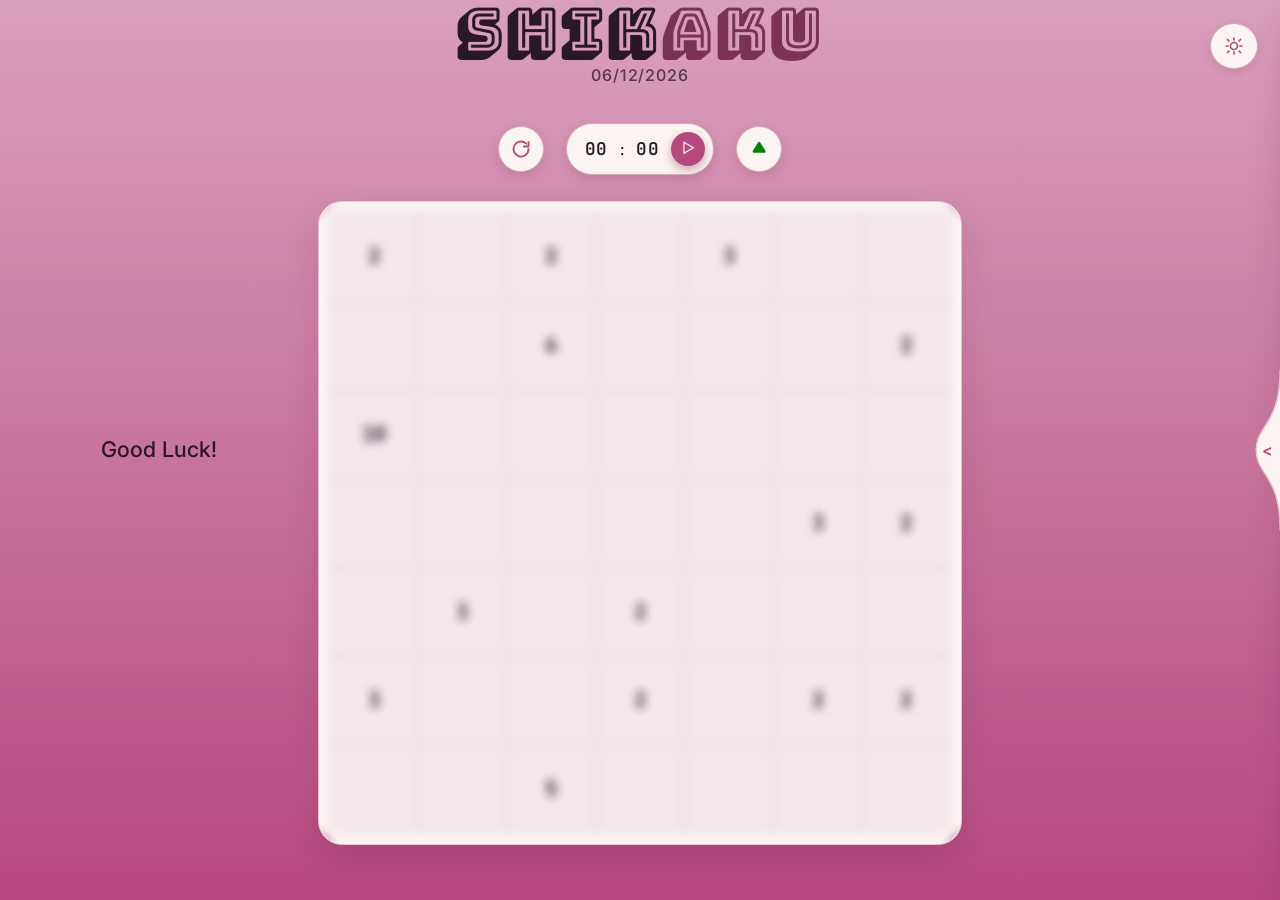
==== index.html @ 36e00fb8 "Polish layout, drawer tab, score, and date display; drop mockup file. Co-authored-by: Cursor <cursor" ====
<!DOCTYPE html>
<html>
    <head>
        <!-- <link rel="icon" href="Resources/Images/logo.png" type="image/png"> -->
        <script>
            document.documentElement.dataset.theme =
                localStorage.getItem('theme') === 'dark' ? 'dark' : 'light';
        </script>
        <link rel="preconnect" href="https://fonts.googleapis.com">
        <link rel="preconnect" href="https://fonts.gstatic.com" crossorigin>
        <link href="https://fonts.googleapis.com/css2?family=Space+Grotesk:wght@500;600;700&family=Inter:wght@400;500;600;700&family=JetBrains+Mono:wght@500;600;700&display=swap" rel="stylesheet">
        <link href="https://fonts.googleapis.com/css2?family=Bungee+Shade&display=swap" rel="stylesheet">
        <link rel="stylesheet" href="css/variables.css">
        <link rel="stylesheet" href="css/layout.css">
        <link rel="stylesheet" href="css/components.css">
        <link rel="stylesheet" href="css/gameStates.css">
        <link rel="stylesheet" href="css/drawer.css">
        <title>Shikaku</title>
    </head>

    <body>
        <button id="light-dark-button" type="button"><span>Dark Mode</span></button>
        <div id="main-container">
            <header class="top-bar">
                <h1 class="logo" id="shikaku">SHIK<span>AKU</span></h1>
                <h2 class="date" id="date"></h2>
            </header>
            <div id="game-wrapper">
                <main class="game-area">
                    <div id="control-bar">
                        <button id="reset-board-button" type="button" title="Reset puzzle">
                            <svg viewBox="0 0 24 24" fill="none" stroke="currentColor" stroke-width="2.2" stroke-linecap="round" stroke-linejoin="round">
                                <path d="M21 12a9 9 0 1 1-2.8-6.5"/>
                                <path d="M21 3.5V9h-5.5"/>
                            </svg>
                        </button>
                        <div id="timer">
                            <span id="minutes">00</span>:<span id="seconds">00</span>
                            <button id="pause-button"></button>
                        </div>
                        <div class="difficulty-pill">
                            <button id="difficulty-button" type="button">
                                <span class="difficulty-shape"></span>
                            </button>
                            <ul id="difficulty-menu" hidden></ul>
                        </div>
                    </div>  
                    <div id="board-stage">
                        <div id="score">Good Luck!</div>
                        <div id="game-block">
                            <div id="game-grid">

                            </div>
                            <div id="game-inactive-overlay"></div>
                            <div id="game-won-overlay" hidden></div>
                        </div>
                    </div>
                </main>
            </div>
        </div>
        <aside id="settings-drawer" class="drawer">
            <div class="drawer-open-close-button" id="drawer-button">
                <svg class="drawer-bump" width="25" height="160" viewBox="0 0 25 160" fill="none" xmlns="http://www.w3.org/2000/svg" aria-hidden="true">
                    <!-- Tab fills only the curved bulb (no rectangular slab behind it) -->
                    <path class="drawer-bump-fill" d="M25 0C25 55 1 55 1 80C1 105 25 105 25 160V0Z"/>
                    <path class="drawer-bump-stroke" d="M25 0C25 55 1 55 1 80C1 105 25 105 25 160" fill="none"/>
                </svg>
                <span class="drawer-button">&lt;</span>
            </div>
            <div class="drawer-content-wrapper">
                <div class="drawer-content">
                    <div id="instructions">
                        <div id="instructions-loader">
                            <h3>Don't know how to play? click here</h3>
                            <button id="instructions-button" type="button">Instructions</button>
                        </div>
                        <div id="instructions-content" hidden>
                            <div id="slide-buttons">
                                <button id="slide-left" class="slide-button" type="button">&lt;</button>
                                <button id="slide-right" class="slide-button" type="button">&gt;</button>
                            </div>
                            <div id="instructions-slide"></div>
                            <div id="slide-indicators"></div>
                        </div>
                    </div>
                </div>
            </div>
        </aside>
        <div id="win-overlay" class="win-overlay" hidden>
            <img src="assets/win-animation.gif">
        </div>
        <div id="alert-box" class="alert-box" hidden>
            <div class="box-content">
                <h3 id="message"></h3>
                <div class="modal-buttons">
                    <button id="cancel-btn" type="button">Cancel</button>
                    <button id="ok-btn" type="button">OK</button>
                </div>
            </div>
        </div>
        <script type="module" src="js/main.js"></script>
    </body>
</html>
---- css/variables.css ----
@property --primary-color {
    syntax: '<color>';
    inherits: true;
    initial-value: rgb(182, 73, 126);
}

@property --secondary-color {
    syntax: '<color>';
    inherits: true;
    initial-value: rgb(217, 160, 188);
}

@property --board-background-color {
    syntax: '<color>';
    inherits: true;
    initial-value: rgb(255, 255, 240);
}

@property --shadow-color {
    syntax: '<color>';
    inherits: true;
    initial-value: rgb(0, 0, 0);
}

:root {

    /* colors and fonts */
    --primary-color: rgb(182, 73, 126);
    --secondary-color: rgb(217, 160, 188);
    --board-background-color: rgb(255, 255, 240);
    --shadow-color: rgb(0, 0, 0);
    --font-family: "Bungee Shade", monospace;
    --theme-transition: 1.2s ease-in-out;

    /* === shikaku-light-v3 design tokens (theme-agnostic) === */
    --primary-deep-color: rgb(90, 35, 57);       /* deeper accent: validated-rectangle borders */
    --on-primary-color: rgb(251, 241, 244);      /* text/icon color on top of a primary-filled surface */
    --surface-text-color: rgb(42, 24, 38);       /* text sitting on the (always-light) surface/pill/board — stays constant across themes, unlike --text-color which is for text on the backdrop gradient */
    --surface-border-color: rgb(227, 199, 208);  /* thin card/panel border */
    --surface-border-strong-color: rgb(215, 171, 187); /* pill/icon-button border */
    --cell-background-color: rgb(244, 232, 236); /* empty grid-cell fill */
    --grid-line-color: rgb(233, 214, 222);       /* hairline between empty cells */
    --muted-text-color: rgb(122, 85, 104);       /* secondary/soft text (icons, captions) */
    --primary-rgb: 122, 51, 80;                  /* raw triplet for rgba() tinting; matches --primary-color */
    --shadow-tight: 0 4px 10px rgba(96, 25, 58, 0.14); /* small shadow for pill/icon buttons */

    /* layout
       --grid-size is unitless (set from JS). Larger grids slightly compress
       chrome so the board square gains a little room without redesign. */
    --grid-size: 7;
    --chrome-compress: clamp(0.88, calc(1.12 - (var(--grid-size) * 0.018)), 1);
    --header-font-size: calc(clamp(1.75rem, 4vw + 0.5rem, 3.75rem) * var(--chrome-compress));
    --page-gap: clamp(1rem, 2.5vh, 1.5rem);
    --section-gap: calc(clamp(1rem, 3vh, 2.5rem) * var(--chrome-compress));
    --board-outer-gap: calc(clamp(1.5rem, 4vh, 2.5rem) * var(--chrome-compress));
    --control-bar-height: 2.5rem;
    --layout-chrome: calc(
        var(--page-gap) * 1.25 +
        var(--section-gap) * 1.5 +
        var(--header-font-size) * 1 +
        1.1rem +
        var(--control-bar-height) +
        var(--board-outer-gap) * 2
    );

    /* board
       Outer radius + frame gap both track cell density. Grid radius is
       outer − gap so the board and grid curves stay concentric (parallel). */
    --board-box-shadow: 0px 0px 10px 0px var(--shadow-color);
    --board-width: min(100vw, calc(100dvh - var(--layout-chrome)));
    --board-max-height: calc(100dvh - var(--layout-chrome));
    --board-border-width: 1.5px;
    /* rough cell before frame (avoids circular deps with padding) */
    --cell-size-raw: calc(var(--board-width) / var(--grid-size));
    --board-inner-padding: clamp(4px, calc(var(--cell-size-raw) * 0.16), 10px);
    --board-border-radius: clamp(10px, calc(var(--cell-size-raw) * 0.52), 24px);
    /* Concentric frame: inner curve tracks outer by the same inset as the padding */
    --grid-corner-radius: max(0px, calc(var(--board-border-radius) - var(--board-inner-padding)));
    /* drawer/modals keep a stable curve (not density-linked) */
    --surface-radius: 22px;

    /* drawer */
    --drawer-width: min(80vw, 18rem);

    /* grid — shrinks into the board padding; cell size accounts for the frame */
    --cell-size: calc(
        (var(--board-width) - 2 * var(--board-inner-padding) - 2 * var(--board-border-width))
        / var(--grid-size)
    );
    --cell-font-size: clamp(0.5rem, calc(var(--cell-size) * 0.42), 1.3rem);
    --rect-edge-inset: clamp(1px, calc(var(--cell-size) * 0.1), 4px);
    --rect-border-width: clamp(1px, calc(var(--cell-size) * 0.055), 2px);
}

html {
    transition:
        --primary-color var(--theme-transition),
        --secondary-color var(--theme-transition),
        --board-background-color var(--theme-transition),
        --shadow-color var(--theme-transition);
}

html[data-theme="light"] {
    /* accent stays constant across themes; only the ambient backdrop shifts */
    --primary-color: rgb(182, 73, 126);
    --secondary-color: rgb(217, 160, 188);
    --board-background-color: rgb(251, 244, 242);
    --shadow-color: rgba(96, 25, 58, 0.16);
    --board-box-shadow: 0 14px 30px var(--shadow-color);
    --text-color: rgb(42, 24, 38);

    --title-accent-color: rgb(122, 51, 80);
}

html[data-theme="dark"] {
    --text-color: rgb(245, 235, 240);
    --primary-color: rgb(130, 48, 92);
    --secondary-color: rgb(54, 18, 36);
    --board-background-color: rgb(248, 243, 240);
    --shadow-color: rgba(0, 0, 0, 0.45);
    --board-box-shadow: 0 14px 30px var(--shadow-color);
    --title-accent-color: rgb(224, 148, 179);
}
---- css/layout.css ----
/* ===== base reset (shikaku-light-v3 mockup) ===== */
* {
    box-sizing: border-box;
    -webkit-user-select: none;
    user-select: none;
}

button,
select {
    font-family: inherit;
}

body {
    margin: 0;
    height: 100dvh;
    /* dark-mode/light-mode aware radial backdrop, replaces the old 2-stop linear gradient */
    background: linear-gradient(to bottom,
        var(--secondary-color),
        var(--primary-color));
    font-family: 'Inter', sans-serif;
    display: flex;
    flex-direction: column;
    align-items: center;
    overflow: hidden;
}

#main-container {
    width: 100%;
    height: 100%;
    display: flex;
    flex-direction: column;
    align-items: center;
    min-height: 0;
}

.top-bar {
    flex: 0 0 auto;
    width: 100%;
    display: flex;
    flex-direction: column;
    justify-content: center;
    align-items: center;
    padding: 0.2rem var(--page-gap) 0;
    box-sizing: border-box;
    gap: 0;
}

/* ===== theme toggle: circular icon button that expands left on hover =====
   Label text ("Dark Mode"/"Light Mode") is set by ui.js to the theme
   that would apply if pressed. Icons are sun (::before) + moon (::after). */
#light-dark-button {
    position: absolute;
    top: var(--page-gap);
    right: var(--page-gap);
    z-index: 1;
    height: 46px;
    width: 46px;
    padding: 0 46px 0 0;
    border-radius: 50%;
    border: 1.5px solid var(--surface-border-strong-color);
    background: var(--board-background-color);
    box-shadow: var(--shadow-tight);
    cursor: pointer;
    overflow: hidden;
    white-space: nowrap;
    font-family: 'Inter', sans-serif;
    font-size: 0.875rem;
    font-weight: 600;
    letter-spacing: 0.01em;
    color: transparent;
    line-height: 1;
    display: flex;
    align-items: center;
    justify-content: flex-start;
    box-sizing: border-box;
    transition:
        width 0.3s ease,
        border-radius 0.3s ease,
        padding 0.3s ease,
        color 0.25s ease;
}

#light-dark-button:hover,
#light-dark-button:focus-visible {
    width: 8.5rem;
    border-radius: 999px;
    padding-left: 1rem;
    color: var(--surface-text-color);
    outline: none;
}

#light-dark-button::before,
#light-dark-button::after {
    content: "";
    position: absolute;
    top: 50%;
    right: 13px;
    width: 20px;
    height: 20px;
    margin-top: -10px;
    background-color: var(--primary-color);
    -webkit-mask-repeat: no-repeat;
    mask-repeat: no-repeat;
    -webkit-mask-size: contain;
    mask-size: contain;
    -webkit-mask-position: center;
    mask-position: center;
    transition:
        opacity 0.45s ease,
        transform 0.45s ease;
}

#light-dark-button::before {
    -webkit-mask-image: url("../assets/icons/sun.svg");
    mask-image: url("../assets/icons/sun.svg");
    opacity: 1;
    transform: rotate(0deg) scale(1);
}

#light-dark-button::after {
    -webkit-mask-image: url("../assets/icons/moon.svg");
    mask-image: url("../assets/icons/moon.svg");
    opacity: 0;
    transform: rotate(-90deg) scale(0.4);
}

html[data-theme="dark"] #light-dark-button::before {
    opacity: 0;
    transform: rotate(90deg) scale(0.4);
}

html[data-theme="dark"] #light-dark-button::after {
    opacity: 1;
    transform: rotate(0deg) scale(1);
}

/* ===== title (mockup .title) ===== */
#shikaku {
    font-family: 'Bungee Shade', monospace;
    color: var(--text-color);
    font-size: var(--header-font-size);
    font-weight: 700;
    letter-spacing: 0.08em;
    margin: 0;
    line-height: 1;
    text-align: center;
    transition: color var(--theme-transition);
}

#shikaku span {
    color: var(--title-accent-color);
}

#date {
    margin-top: 5px;
    padding: 0;
    font-family: 'Inter', sans-serif;
    font-size: 1rem;
    font-weight: 500;
    letter-spacing: 0.06em;
    line-height: 1.1;
    color: var(--text-color);
    opacity: 0.75;
    text-align: center;
}

#game-wrapper {
    flex: 1 1 auto;
    min-height: 0;
    width: 100%;
    display: flex;
    flex-direction: column;
    padding: 0.35rem var(--page-gap) var(--board-outer-gap);
    box-sizing: border-box;
}

.game-area {
    flex: 1 1 auto;
    min-height: 0;
    width: 100%;
    display: flex;
    flex-direction: column;
    align-items: center;
    justify-content: center;
    gap: var(--section-gap);
    outline: none;
}

/* Board stays centered; score sits in the free space to its left */
#board-stage {
    position: relative;
    display: flex;
    justify-content: center;
    align-items: center;
    width: 100%;
    flex: 0 1 auto;
    min-height: 0;
    min-width: 0;
}

#score {
    position: fixed;
    left: 0;
    /* Right edge of this box = left edge of the board (board is centered) */
    right: calc(50% + var(--board-width) / 2);
    top: 50%;
    transform: translateY(-50%);
    margin: 0;
    padding: 0 0.5rem;
    text-align: center;
    white-space: pre-line;
    font-family: 'Inter', sans-serif;
    font-size: clamp(1rem, 2.2vw, 1.35rem);
    font-weight: 500;
    line-height: 1.35;
    color: var(--text-color);
    max-height: 100dvh;
    overflow: hidden;
    box-sizing: border-box;
    z-index: 1;
    pointer-events: none;
}

@media (max-width: 720px) {
    :root {
        --layout-chrome: calc(
            var(--page-gap) * 1.25 +
            var(--section-gap) * 2.25 +
            var(--header-font-size) * 1 +
            1.1rem +
            var(--control-bar-height) +
            var(--board-outer-gap) * 2
        );
    }

    #score {
        position: static;
        transform: none;
        right: auto;
        left: auto;
        top: auto;
        text-align: center;
        max-width: var(--board-width);
        order: 1;
    }

    #board-stage {
        flex-direction: column;
        gap: 0.75rem;
    }
}

/* ===== control bar (mockup .controls row) ===== */
#control-bar {
    flex: 0 0 auto;
    min-height: var(--control-bar-height);
    min-width: var(--board-width);
    display: flex;
    align-items: center;
    justify-content: center;
    gap: 22px;
    flex-wrap: wrap;
    box-sizing: border-box;
}

/* ---- reset button: circular icon button (mockup .btn-icon) ---- */
#reset-board-button {
    width: 46px;
    height: 46px;
    padding: 0;
    border-radius: 50%;
    border: 1.5px solid var(--surface-border-strong-color);
    background: var(--board-background-color);
    box-shadow: var(--shadow-tight);
    color: var(--primary-color);
    cursor: pointer;
    display: flex;
    align-items: center;
    justify-content: center;
}

#reset-board-button svg {
    width: 20px;
    height: 20px;
}

/* ---- timer: pill chip (mockup .timer-chip) ---- */
#timer {
    display: flex;
    align-items: center;
    gap: 12px;
    padding: 8px 8px 8px 18px;
    border-radius: 999px;
    border: 1.5px solid var(--surface-border-strong-color);
    background: var(--board-background-color);
    box-shadow: var(--shadow-tight);
}

#minutes,
#seconds {
    font-family: 'JetBrains Mono', monospace;
    font-weight: 600;
    font-size: 1.1rem;
    letter-spacing: 0.03em;
    color: var(--surface-text-color);
}

#pause-button {
    width: 34px;
    height: 34px;
    padding: 0;
    border: none;
    border-radius: 50%;
    background: var(--primary-color);
    color: var(--on-primary-color);
    font-size: 0.9rem;
    line-height: 1;
    display: flex;
    align-items: center;
    justify-content: center;
    cursor: pointer;
    box-shadow: 0 4px 10px rgba(var(--primary-rgb), 0.4);
}

/* ---- difficulty pill: current level shown as a shape; menu lists
   the other levels as matching shape buttons (swap .dot styles later
   per data-difficulty when unique icons exist). */
.difficulty-pill {
    position: relative;
    width: 46px;
    height: 46px;
}

#difficulty-button {
    width: 100%;
    height: 100%;
    padding: 0;
    border-radius: 50%;
    border: 1.5px solid var(--surface-border-strong-color);
    background: var(--board-background-color);
    box-shadow: var(--shadow-tight);
    display: flex;
    align-items: center;
    justify-content: center;
    cursor: pointer;
}

.difficulty-shape[data-difficulty="easy"] {
    width: 15px;
    height: 15px;
    display: inline-block;
    background-color: green;
    
    /* Use the SVG as a stencil mask */
    -webkit-mask-image: url("data:image/svg+xml,%3Csvg width='12' height='10' viewBox='0 0 12 10' xmlns='http://www.w3.org/2000/svg'%3E%3Cpath d='M4.84261 0.966004L0.656931 7.59332C0.236382 8.25919 0.714864 9.12732 1.50242 9.12732H5.68809H9.87377C10.6613 9.12732 11.1398 8.25919 10.7193 7.59332L6.53358 0.966006C6.14116 0.344664 5.23503 0.344662 4.84261 0.966004Z' fill='black'/%3E%3C/svg%3E");
    mask-image: url("data:image/svg+xml,%3Csvg width='12' height='10' viewBox='0 0 12 10' xmlns='http://www.w3.org/2000/svg'%3E%3Cpath d='M4.84261 0.966004L0.656931 7.59332C0.236382 8.25919 0.714864 9.12732 1.50242 9.12732H5.68809H9.87377C10.6613 9.12732 11.1398 8.25919 10.7193 7.59332L6.53358 0.966006C6.14116 0.344664 5.23503 0.344662 4.84261 0.966004Z' fill='black'/%3E%3C/svg%3E");
    
    -webkit-mask-size: contain;
    mask-size: contain;
    -webkit-mask-repeat: no-repeat;
    mask-repeat: no-repeat;
}

.difficulty-shape[data-difficulty="medium"] {
    width: 11px;
    height: 11px;
    border-radius: 2px;
    background: #007fff;
    flex: 0 0 auto;
    pointer-events: none;
}

.difficulty-shape[data-difficulty="hard"] {
    width: 11px;
    height: 11px;
    border-radius: 2px;
    background: var(--primary-color);
    transform: rotate(45deg);
    flex: 0 0 auto;
    pointer-events: none;
}

#difficulty-menu {
    position: absolute;
    top: calc(100% + 8px);
    left: 50%;
    transform: translateX(-50%);
    margin: 0;
    padding: 6px;
    list-style: none;
    display: flex;
    flex-direction: column;
    gap: 6px;
    border-radius: 999px;
    border: 1.5px solid var(--surface-border-strong-color);
    background: var(--board-background-color);
    box-shadow: var(--shadow-tight);
    z-index: 5;
}

#difficulty-menu[hidden] {
    display: none;
}

.difficulty-option {
    width: 34px;
    height: 34px;
    padding: 0;
    border-radius: 50%;
    border: 1.5px solid var(--surface-border-color);
    display: flex;
    align-items: center;
    justify-content: center;
    cursor: pointer;
}

.difficulty-option:hover {
    border-color: var(--primary-color);
}

#game-inactive-overlay {
    position: absolute;
    inset: 0;
    border-radius: inherit;
    backdrop-filter: blur(5px);
    -webkit-backdrop-filter: blur(5px);
    z-index: 1;
    cursor: pointer;
}

#game-inactive-overlay[hidden] {
    display: none;
}

#game-won-overlay {
    position: absolute;
    inset: 0;
    border-radius: inherit;
    z-index: 2;
    cursor: pointer;
}

#game-won-overlay[hidden] {
    display: none;
}
---- css/components.css ----
/* ===== board card (mockup .board-card) ===== */
#game-block {
    position: relative;
    flex: 0 1 auto;
    min-height: 0;
    min-width: 0;
    width: var(--board-width);
    max-height: var(--board-max-height);
    aspect-ratio: 1 / 1;
    background-color: var(--board-background-color);
    border: var(--board-border-width) solid var(--surface-border-color);
    border-radius: var(--board-border-radius);
    box-shadow: var(--board-box-shadow);
    padding: var(--board-inner-padding);
    display: flex;
    align-items: center;
    justify-content: center;
    box-sizing: border-box;
    overflow: hidden;
}

/* ===== board grid — fills content box only (inside padding), not the card edge ===== */
#game-grid {
    display: grid;
    flex: 0 0 auto;
    width: 100%;
    height: 100%;
    max-width: 100%;
    max-height: 100%;
    min-height: 0;
    min-width: 0;
    box-sizing: border-box;
    grid-template-columns: repeat(var(--grid-size), 1fr);
    grid-template-rows: repeat(var(--grid-size), 1fr);
    background-color: var(--cell-background-color);
    border-radius: var(--grid-corner-radius);
    overflow: hidden;
}

/* ===== individual cell (mockup .cell) ===== */
.grid-cell {
    background-color: var(--cell-background-color);
    border: 1px solid var(--grid-line-color);
    display: flex;
    align-items: center;
    justify-content: center;
    font-family: 'JetBrains Mono', monospace;
    font-weight: 700;
    font-size: var(--cell-font-size);
    line-height: 1;
    color: var(--surface-text-color);
}

.grid-cell--corner-tl {
    border-top-left-radius: var(--grid-corner-radius);
}

.grid-cell--corner-tr {
    border-top-right-radius: var(--grid-corner-radius);
}

.grid-cell--corner-bl {
    border-bottom-left-radius: var(--grid-corner-radius);
}

.grid-cell--corner-br {
    border-bottom-right-radius: var(--grid-corner-radius);
}

.win-overlay {
    position: fixed;
    inset: 0;
    z-index: 900;
    display: flex;
    align-items: center;
    justify-content: center;
    background: rgba(var(--primary-rgb), 0.35);
    backdrop-filter: blur(3px);
    pointer-events: none;
    animation: win-overlay-fade 3s ease-in-out forwards;
}

.win-overlay img {
    max-height: 100vh;
    max-width: 100vw;
}

.win-overlay[hidden] {
    display: none;
}

@keyframes win-overlay-fade {
    0% {
        opacity: 0;
    }
    18% {
        opacity: 1;
    }
    82% {
        opacity: 1;
    }
    100% {
        opacity: 0;
    }
}

@keyframes win-gif-pop {
    0% {
        opacity: 0;
        transform: scale(0.92);
    }
    18% {
        opacity: 1;
        transform: scale(1);
    }
    82% {
        opacity: 1;
        transform: scale(1);
    }
    100% {
        opacity: 0;
        transform: scale(0.96);
    }
}

.alert-box {
    position: fixed;
    top: 50%;
    left: 50%;
    transform: translate(-50%, -50%);
    background-color: var(--board-background-color);
    border: 1.5px solid var(--surface-border-color);
    border-radius: var(--surface-radius);
    box-shadow: var(--board-box-shadow);
    padding: var(--page-gap);
    z-index: 1000;
}

.box-content {
    display: flex;
    flex-direction: column;
    align-items: center;
    gap: var(--page-gap);
    max-width: min(80vw, 22rem);
}

#message {
    margin: 0;
    text-align: center;
    color: var(--surface-text-color);
    font-family: 'Inter', sans-serif;
}

.modal-buttons {
    display: flex;
    gap: 12px;
}

.modal-buttons button {
    padding: 10px 22px;
    border-radius: 999px;
    font: 600 14px 'Inter', sans-serif;
    cursor: pointer;
    border: 1.5px solid var(--surface-border-strong-color);
}

#ok-btn {
    background: var(--primary-color);
    color: var(--on-primary-color);
    border-color: var(--primary-color);
}

#cancel-btn {
    background: var(--board-background-color);
    color: var(--surface-text-color);
}
---- css/gameStates.css ----
/* ============================================================
   GAME STATE STYLES (shikaku-light-v3 mockup)

   Rectangles are drawn as inset shapes: cells belonging to the
   same rectangle stay flush (no border/gap between them), while
   the rectangle's true outer edges get a margin + colored border
   + rounded corner. js/ui.js's paintCellStates() tags each covered
   cell with edge-top/edge-bottom/edge-left/edge-right so this file
   can target only the true outer sides of every rectangle.
   ============================================================ */

.clue {
    font-weight: 700;
    text-align: center;
    font-family: 'JetBrains Mono', monospace;
}

/* Placed rectangle, not yet confirmed correct: mockup's "invalid"
   treatment — outline only, no fill, no default grid hairline. */
.rectangle {
    border: none;
    background-color: var(--cell-background-color);
    color: var(--surface-text-color);
    transition: background-color 0.15s ease, border-color 0.15s ease;
}

.rectangle.edge-top {
    margin-top: var(--rect-edge-inset);
    border-top: var(--rect-border-width) solid var(--primary-color);
}

.rectangle.edge-bottom {
    margin-bottom: var(--rect-edge-inset);
    border-bottom: var(--rect-border-width) solid var(--primary-color);
}

.rectangle.edge-left {
    margin-left: var(--rect-edge-inset);
    border-left: var(--rect-border-width) solid var(--primary-color);
}

.rectangle.edge-right {
    margin-right: var(--rect-edge-inset);
    border-right: var(--rect-border-width) solid var(--primary-color);
}

.rectangle.edge-top.edge-left {
    border-top-left-radius: var(--grid-corner-radius);
}

.rectangle.edge-top.edge-right {
    border-top-right-radius: var(--grid-corner-radius);
}

.rectangle.edge-bottom.edge-left {
    border-bottom-left-radius: var(--grid-corner-radius);
}

.rectangle.edge-bottom.edge-right {
    border-bottom-right-radius: var(--grid-corner-radius);
}

@keyframes flash-invalid {
    0%,
    100% {
        background-color: rgba(var(--primary-rgb), 0.12);
        border-color: var(--primary-color);
    }
    50% {
        background-color: rgba(200, 50, 70, 0.45);
        border-color: rgb(200, 50, 70);
    }
}

.invalid {
    animation: flash-invalid 300ms ease;
}

/* Rectangle confirmed correct (locked): mockup's "valid" treatment —
   filled solid + solid border in the deeper accent shade. */
.validated {
    background-color: var(--primary-color);
    color: var(--on-primary-color);
}

.validated.edge-top {
    border-top-color: var(--primary-deep-color);
}

.validated.edge-bottom {
    border-bottom-color: var(--primary-deep-color);
}

.validated.edge-left {
    border-left-color: var(--primary-deep-color);
}

.validated.edge-right {
    border-right-color: var(--primary-deep-color);
}

/* Pending first-corner selection: dashed outline + faint tint. */
.selected {
    margin: var(--rect-edge-inset);
    border: var(--rect-border-width) dashed var(--primary-color);
    border-radius: var(--grid-corner-radius);
    background-color: rgba(var(--primary-rgb), 0.12);
}
---- css/drawer.css ----
.drawer {
    width: var(--drawer-width);
    height: 100%;
    background-color: var(--board-background-color);
    border-left: 1.5px solid var(--surface-border-color);
    position: fixed;
    top: 0;
    right: 0;
    z-index: 2;
    transform: translateX(100%);
    transition: transform 0.5s ease-in-out;
    padding: 20px;
    box-shadow: var(--board-box-shadow);
    border-top-left-radius: var(--surface-radius);
    border-bottom-left-radius: var(--surface-radius);
    color: var(--surface-text-color);
    /* keep overflow visible so the side bump isn't clipped */
    overflow: visible;
}

.drawer-content-wrapper {
    height: 100%;
    overflow-y: auto;
    scrollbar-width: none;
    -ms-overflow-style: none;
}

.drawer-content-wrapper::-webkit-scrollbar {
    display: none;
}

.drawer-content {
    height: 100%;
    display: flex;
    flex-direction: column;
    justify-content: space-evenly;
    align-items: center;
    box-sizing: border-box;
}

/* Tab host: transparent hit target — only the SVG bump paints */
.drawer-open-close-button {
    position: absolute;
    left: 0;
    top: 50%;
    z-index: 2;
    /* tuck right edge under the drawer so the tab color runs into the panel */
    transform: translate(-103%, -50%);
    width: 25px;
    height: min(30vh, 15rem);
    display: flex;
    align-items: center;
    justify-content: center;
    background: transparent;
    background-color: transparent;
    border: none;
    box-shadow: none;
    cursor: pointer;
    user-select: none;
    color: inherit;
}

.drawer-bump {
    position: absolute;
    inset: 0;
    width: 100%;
    height: 100%;
    overflow: visible;
    pointer-events: none;
}

.drawer-bump-fill {
    fill: var(--board-background-color);
    stroke: none;
}

.drawer-bump-stroke {
    fill: none;
    stroke: var(--surface-border-color);
    stroke-width: 1.5px;
    stroke-linecap: round;
    stroke-linejoin: round;
}

.drawer-button {
    position: relative;
    z-index: 1;
    font-size: 1rem;
    line-height: 1;
    color: var(--primary-color);
    font-weight: 600;
}

.drawer.is-open {
    transform: translateX(0);
}

#instructions {
    width: 100%;
    max-height: 50%;
    aspect-ratio: 1 / 1;
    position: relative;
    border: 1.5px solid var(--surface-border-color);
    border-radius: var(--surface-radius);
    box-sizing: border-box;
    overflow: hidden;
    background-color: var(--cell-background-color);
}

#instructions-loader {
    position: absolute;
    inset: 0;
    display: flex;
    flex-direction: column;
    align-items: center;
    justify-content: center;
    gap: 1.25rem;
    padding: 1rem;
    box-sizing: border-box;
}

/* display:flex above overrides the UA [hidden] { display:none } rule */
#instructions-loader[hidden] {
    display: none;
}

#instructions-loader h3 {
    margin: 0;
    text-align: center;
    color: var(--surface-text-color);
    font-family: 'Inter', sans-serif;
}

#instructions-loader button {
    padding: 10px 22px;
    border-radius: 999px;
    border: 1.5px solid var(--surface-border-strong-color);
    background: var(--board-background-color);
    color: var(--primary-color);
    font: 600 14px 'Inter', sans-serif;
    cursor: pointer;
    box-shadow: var(--shadow-tight);
}

#instructions-content {
    --slide-inset: 0.75rem;
    position: absolute;
    inset: 0;
    display: flex;
    flex-direction: column;
    align-items: center;
    justify-content: center;
    padding: var(--slide-inset);
    box-sizing: border-box;
    overflow: hidden;
}

#instructions-content[hidden] {
    display: none;
}

#instructions-slide {
    flex: 1;
    width: 100%;
    min-height: 0;
    display: flex;
    align-items: center;
    justify-content: center;
    overflow: hidden;
}

.instructions-image {
    max-width: 100%;
    max-height: 100%;
    width: auto;
    height: auto;
    object-fit: contain;
    display: block;
    -webkit-user-drag: none;
    user-select: none;
    pointer-events: none;
}

#slide-buttons {
    position: absolute;
    inset: var(--slide-inset);
    pointer-events: none;
    z-index: 2;
}

.slide-button {
    position: absolute;
    top: 50%;
    transform: translateY(-50%);
    background: transparent;
    border: none;
    padding: 0;
    font-size: 1.5rem;
    line-height: 1;
    color: var(--board-border-color, var(--primary-color));
    cursor: pointer;
    opacity: 0;
    pointer-events: none;
    transition: opacity 0.25s ease, transform 0.25s ease;
}

#slide-left {
    left: 0;
}

#slide-right {
    right: 0;
}

#instructions-content:hover .slide-button:not([hidden]) {
    opacity: 0.3;
    pointer-events: auto;
}

#instructions-content:hover .slide-button:not([hidden]):hover {
    opacity: 1;
    transform: translateY(-50%) scale(1.15);
}

#slide-indicators {
    display: flex;
    justify-content: center;
    align-items: center;
    gap: 0.4rem;
    flex-shrink: 0;
    margin-top: 0.5rem;
    z-index: 2;
}

.slide-dot {
    width: 0.45rem;
    height: 0.45rem;
    border-radius: 50%;
    background-color: var(--board-border-color, var(--primary-color));
    opacity: 0.3;
    transition: opacity 0.2s ease;
}

.slide-dot.is-active {
    opacity: 1;
}
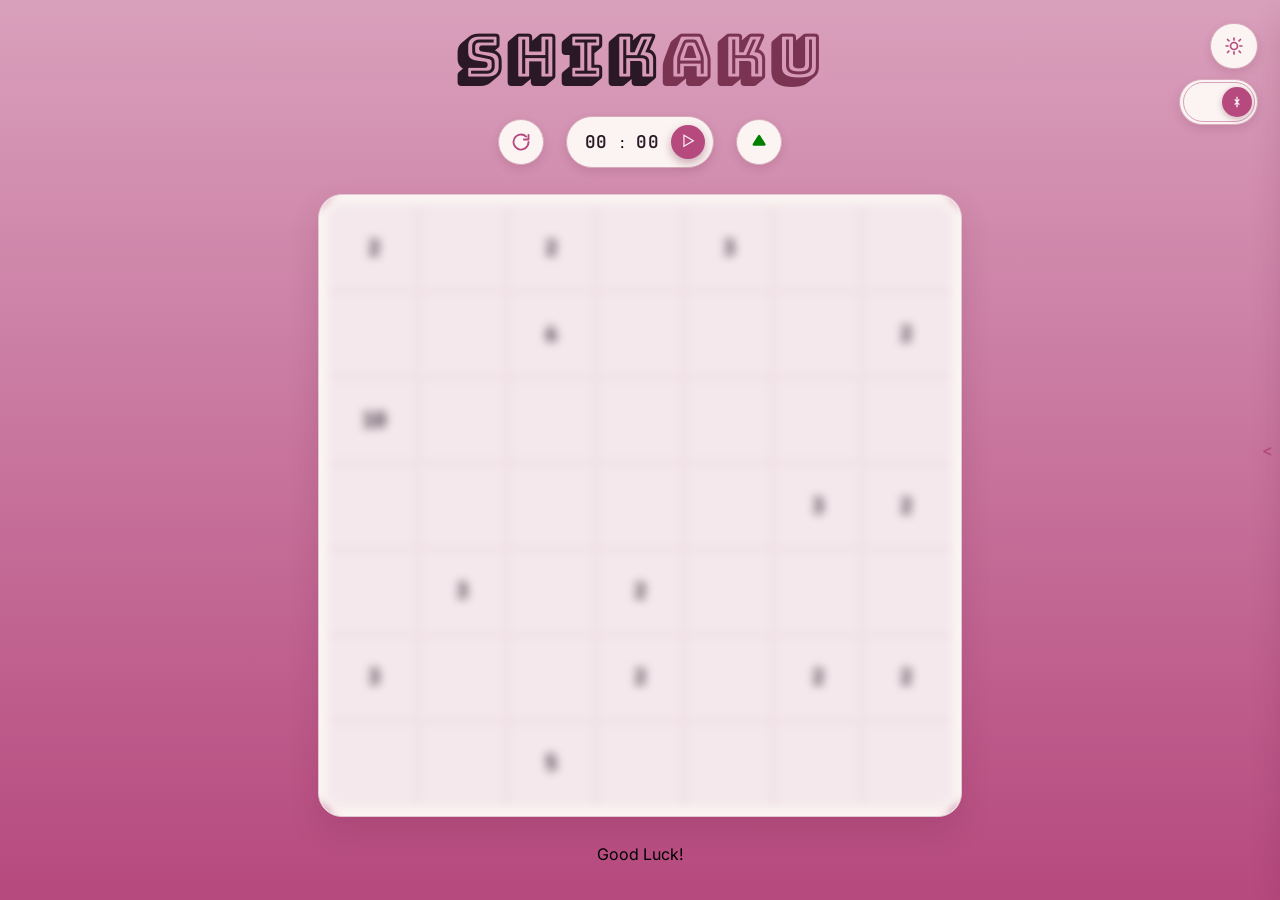
==== commit d7736951: "Add selection mode switch UI under the theme control. Stage 2 static slider (track, thumb, mode icon" ====
--- a/index.html
+++ b/index.html
@@ -19,11 +19,18 @@
     </head>
 
     <body>
-        <button id="light-dark-button" type="button"><span>Dark Mode</span></button>
+        <div id="button-container">
+            <button id="light-dark-button" class="button" type="button"><span>Dark Mode</span></button>
+            <div id="selection-mode-switch" class="button" data-mode="drag">
+                <span class="selection-mode-label"></span>
+                <div class="selection-mode-track">
+                    <div class="selection-mode-thumb"></div>
+                </div>
+            </div>
+        </div>
         <div id="main-container">
             <header class="top-bar">
                 <h1 class="logo" id="shikaku">SHIK<span>AKU</span></h1>
-                <h2 class="date" id="date"></h2>
             </header>
             <div id="game-wrapper">
                 <main class="game-area">
@@ -45,26 +52,22 @@
                             <ul id="difficulty-menu" hidden></ul>
                         </div>
                     </div>  
-                    <div id="board-stage">
-                        <div id="score">Good Luck!</div>
-                        <div id="game-block">
-                            <div id="game-grid">
+                    <div id="game-block">
+                        <div id="game-grid">
 
-                            </div>
-                            <div id="game-inactive-overlay"></div>
-                            <div id="game-won-overlay" hidden></div>
                         </div>
+                        <div id="game-inactive-overlay"></div>
+                        <div id="game-won-overlay" hidden></div>
                     </div>
+                    <div id="score">Good Luck!</div>
                 </main>
             </div>
         </div>
         <aside id="settings-drawer" class="drawer">
             <div class="drawer-open-close-button" id="drawer-button">
-                <svg class="drawer-bump" width="25" height="160" viewBox="0 0 25 160" fill="none" xmlns="http://www.w3.org/2000/svg" aria-hidden="true">
-                    <!-- Tab fills only the curved bulb (no rectangular slab behind it) -->
-                    <path class="drawer-bump-fill" d="M25 0C25 55 1 55 1 80C1 105 25 105 25 160V0Z"/>
-                    <path class="drawer-bump-stroke" d="M25 0C25 55 1 55 1 80C1 105 25 105 25 160" fill="none"/>
-                </svg>
+                <svg class="drawer-bump" width="25" height="160" viewBox="0 0 25 160" fill="none" xmlns="http://www.w3.org/2000/svg">
+                    <path d="M24.0003 160C24.0003 105 0.5 105 0.5 80C0.5 55 24.0004 55 24.0003 6.96424e-06"/>
+                    </svg>
                 <span class="drawer-button">&lt;</span>
             </div>
             <div class="drawer-content-wrapper">
--- a/css/layout.css
+++ b/css/layout.css
@@ -37,26 +37,27 @@
     flex: 0 0 auto;
     width: 100%;
     display: flex;
-    flex-direction: column;
-    justify-content: center;
-    align-items: center;
-    padding: 0.2rem var(--page-gap) 0;
+    justify-content: center;
+    align-items: center;
+    padding: var(--page-gap);
+    padding-bottom: 0;
     box-sizing: border-box;
-    gap: 0;
-}
-
-/* ===== theme toggle: circular icon button that expands left on hover =====
-   Label text ("Dark Mode"/"Light Mode") is set by ui.js to the theme
-   that would apply if pressed. Icons are sun (::before) + moon (::after). */
-#light-dark-button {
+}
+
+#button-container {
     position: absolute;
     top: var(--page-gap);
     right: var(--page-gap);
     z-index: 1;
+    display: flex;
+    flex-direction: column;
+    align-items: flex-end;
+    gap: 10px;
+}
+
+.button {
     height: 46px;
-    width: 46px;
-    padding: 0 46px 0 0;
-    border-radius: 50%;
+    border-radius: 999px;
     border: 1.5px solid var(--surface-border-strong-color);
     background: var(--board-background-color);
     box-shadow: var(--shadow-tight);
@@ -78,6 +79,16 @@
         border-radius 0.3s ease,
         padding 0.3s ease,
         color 0.25s ease;
+    margin: 0;
+    position: relative;
+}
+
+/* ===== theme toggle: circular icon button that expands left on hover =====
+   Label text ("Dark Mode"/"Light Mode") is set by ui.js to the theme
+   that would apply if pressed. Icons are sun (::before) + moon (::after). */
+#light-dark-button {
+    width: 46px;
+    padding: 0 46px 0 0;
 }
 
 #light-dark-button:hover,
@@ -134,6 +145,130 @@
     transform: rotate(0deg) scale(1);
 }
 
+/* ===== selection mode switch: pill track + sliding primary thumb =====
+   data-mode: corners (left) | both (middle) | drag (right).
+   Collapsed = track only; hover expands left and reveals current mode label. */
+#selection-mode-switch {
+    --selection-inset: 2px;
+    --selection-track-width: 72px;
+    /* border-box: track + equal insets + outer 1.5px border on each side */
+    width: calc(var(--selection-track-width) + 2 * var(--selection-inset) + 3px);
+    /* Horizontal inset only — vertical pad would clip glyph descenders */
+    padding: 0 var(--selection-inset);
+    display: flex;
+    align-items: center;
+    justify-content: flex-end;
+    gap: 0.5rem;
+    cursor: pointer;
+    overflow: hidden;
+}
+
+#selection-mode-switch:hover,
+#selection-mode-switch:focus-visible {
+    width: 8.5rem;
+    padding-left: 1rem;
+    color: var(--surface-text-color);
+    outline: none;
+}
+
+.selection-mode-label {
+    flex: 1 1 auto;
+    min-width: 0;
+    text-align: left;
+    overflow: hidden;
+    line-height: 1.25;
+    display: flex;
+    align-items: center;
+    align-self: stretch;
+}
+
+.selection-mode-label::before {
+    content: "Drag";
+}
+
+#selection-mode-switch[data-mode="corners"] .selection-mode-label::before {
+    content: "Corners";
+}
+
+#selection-mode-switch[data-mode="both"] .selection-mode-label::before {
+    content: "Both";
+}
+
+#selection-mode-switch[data-mode="drag"] .selection-mode-label::before {
+    content: "Drag";
+}
+
+.selection-mode-track {
+    position: relative;
+    flex: 0 0 var(--selection-track-width);
+    width: var(--selection-track-width);
+    height: calc(100% - 2 * var(--selection-inset));
+    border-radius: 999px;
+    border: 1.5px solid var(--secondary-color);
+    box-sizing: border-box;
+    align-self: center;
+}
+
+.selection-mode-thumb {
+    position: absolute;
+    top: 50%;
+    left: 2px;
+    width: 30px;
+    height: 30px;
+    margin-top: -15px;
+    border-radius: 50%;
+    background: var(--primary-color);
+    box-shadow: 0 2px 6px rgba(var(--primary-rgb), 0.35);
+    transition: left 0.3s ease;
+}
+
+/* logo inside the thumb (mask swaps per data-mode) */
+.selection-mode-thumb::before {
+    content: "";
+    position: absolute;
+    inset: 0;
+    margin: auto;
+    width: 16px;
+    height: 16px;
+    background-color: var(--on-primary-color);
+    -webkit-mask-repeat: no-repeat;
+    mask-repeat: no-repeat;
+    -webkit-mask-size: contain;
+    mask-size: contain;
+    -webkit-mask-position: center;
+    mask-position: center;
+    -webkit-mask-image: url("../assets/icons/drag.svg");
+    mask-image: url("../assets/icons/drag.svg");
+    transition: opacity 0.2s ease;
+}
+
+#selection-mode-switch[data-mode="corners"] .selection-mode-thumb {
+    left: 2px;
+}
+
+#selection-mode-switch[data-mode="corners"] .selection-mode-thumb::before {
+    -webkit-mask-image: url("../assets/icons/corners.svg");
+    mask-image: url("../assets/icons/corners.svg");
+}
+
+#selection-mode-switch[data-mode="both"] .selection-mode-thumb {
+    left: calc(50% - 15px);
+}
+
+#selection-mode-switch[data-mode="both"] .selection-mode-thumb::before {
+    -webkit-mask-image: url("../assets/icons/both.svg");
+    mask-image: url("../assets/icons/both.svg");
+}
+
+#selection-mode-switch[data-mode="drag"] .selection-mode-thumb {
+    left: calc(100% - 32px);
+}
+
+#selection-mode-switch[data-mode="drag"] .selection-mode-thumb::before {
+    -webkit-mask-image: url("../assets/icons/drag.svg");
+    mask-image: url("../assets/icons/drag.svg");
+}
+
 /* ===== title (mockup .title) ===== */
 #shikaku {
     font-family: 'Bungee Shade', monospace;
@@ -142,26 +277,13 @@
     font-weight: 700;
     letter-spacing: 0.08em;
     margin: 0;
-    line-height: 1;
+    line-height: 1.2;
     text-align: center;
     transition: color var(--theme-transition);
 }
 
 #shikaku span {
     color: var(--title-accent-color);
-}
-
-#date {
-    margin-top: 5px;
-    padding: 0;
-    font-family: 'Inter', sans-serif;
-    font-size: 1rem;
-    font-weight: 500;
-    letter-spacing: 0.06em;
-    line-height: 1.1;
-    color: var(--text-color);
-    opacity: 0.75;
-    text-align: center;
 }
 
 #game-wrapper {
@@ -170,7 +292,7 @@
     width: 100%;
     display: flex;
     flex-direction: column;
-    padding: 0.35rem var(--page-gap) var(--board-outer-gap);
+    padding: var(--page-gap) var(--page-gap) var(--board-outer-gap);
     box-sizing: border-box;
 }
 
@@ -184,70 +306,6 @@
     justify-content: center;
     gap: var(--section-gap);
     outline: none;
-}
-
-/* Board stays centered; score sits in the free space to its left */
-#board-stage {
-    position: relative;
-    display: flex;
-    justify-content: center;
-    align-items: center;
-    width: 100%;
-    flex: 0 1 auto;
-    min-height: 0;
-    min-width: 0;
-}
-
-#score {
-    position: fixed;
-    left: 0;
-    /* Right edge of this box = left edge of the board (board is centered) */
-    right: calc(50% + var(--board-width) / 2);
-    top: 50%;
-    transform: translateY(-50%);
-    margin: 0;
-    padding: 0 0.5rem;
-    text-align: center;
-    white-space: pre-line;
-    font-family: 'Inter', sans-serif;
-    font-size: clamp(1rem, 2.2vw, 1.35rem);
-    font-weight: 500;
-    line-height: 1.35;
-    color: var(--text-color);
-    max-height: 100dvh;
-    overflow: hidden;
-    box-sizing: border-box;
-    z-index: 1;
-    pointer-events: none;
-}
-
-@media (max-width: 720px) {
-    :root {
-        --layout-chrome: calc(
-            var(--page-gap) * 1.25 +
-            var(--section-gap) * 2.25 +
-            var(--header-font-size) * 1 +
-            1.1rem +
-            var(--control-bar-height) +
-            var(--board-outer-gap) * 2
-        );
-    }
-
-    #score {
-        position: static;
-        transform: none;
-        right: auto;
-        left: auto;
-        top: auto;
-        text-align: center;
-        max-width: var(--board-width);
-        order: 1;
-    }
-
-    #board-stage {
-        flex-direction: column;
-        gap: 0.75rem;
-    }
 }
 
 /* ===== control bar (mockup .controls row) ===== */
--- a/css/components.css
+++ b/css/components.css
@@ -128,7 +128,7 @@
     top: 50%;
     left: 50%;
     transform: translate(-50%, -50%);
-    background-color: var(--board-background-color);
+    background: radial-gradient(circle, var(--secondary-color) 15%, var(--primary-color) 100%);
     border: 1.5px solid var(--surface-border-color);
     border-radius: var(--surface-radius);
     box-shadow: var(--board-box-shadow);
@@ -147,7 +147,7 @@
 #message {
     margin: 0;
     text-align: center;
-    color: var(--surface-text-color);
+    color: var(--on-primary-color);
     font-family: 'Inter', sans-serif;
 }
 
@@ -167,7 +167,7 @@
 #ok-btn {
     background: var(--primary-color);
     color: var(--on-primary-color);
-    border-color: var(--primary-color);
+    border-color: var(--surface-border-strong-color);
 }
 
 #cancel-btn {
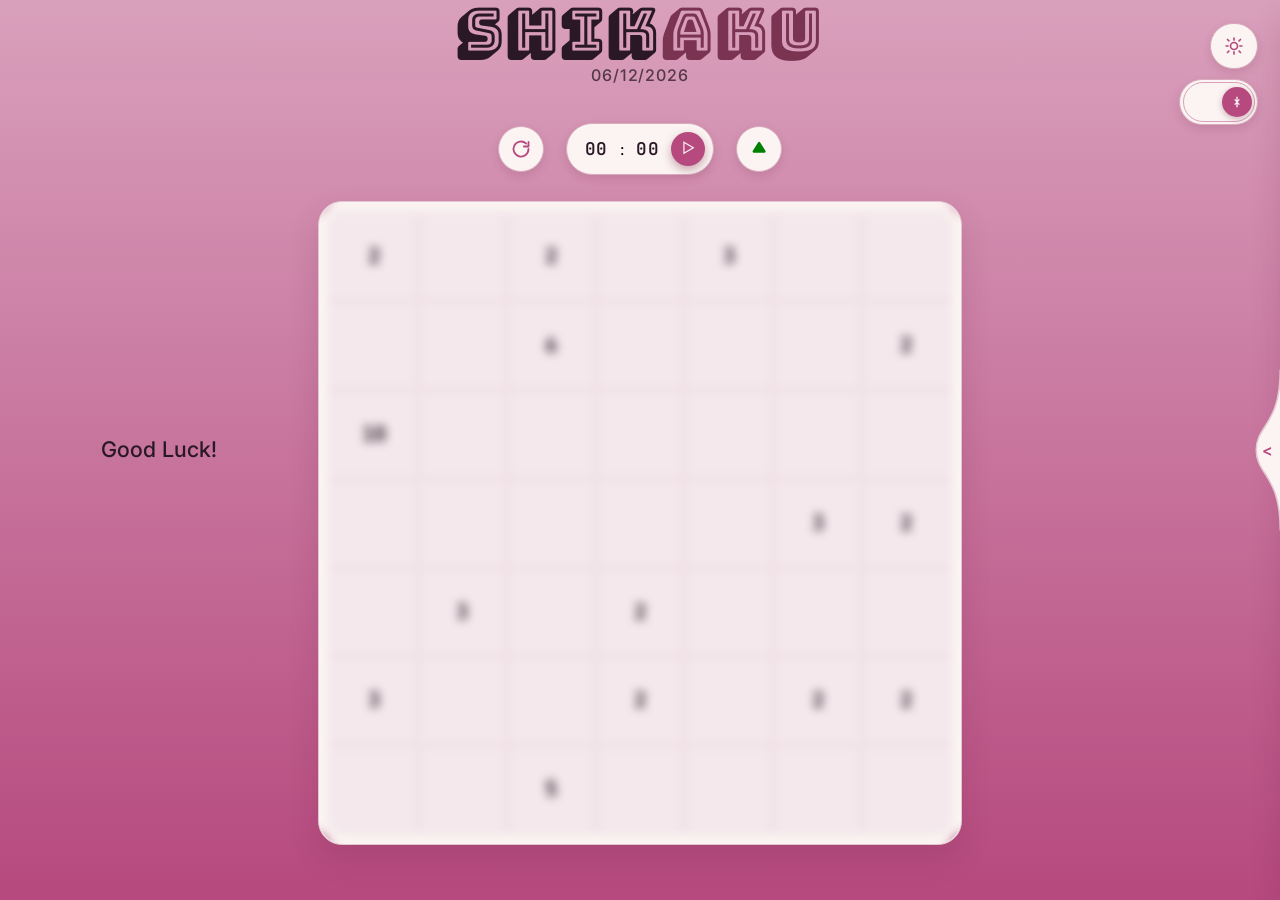
==== commit 6a012b05: "Merge branch ''main'' into feature/selection-mode-switch Resolve layout.css conflict by keeping the " ====
--- a/index.html
+++ b/index.html
@@ -16,6 +16,7 @@
         <link rel="stylesheet" href="css/gameStates.css">
         <link rel="stylesheet" href="css/drawer.css">
         <title>Shikaku</title>
+        <link rel="icon" href="assets/logo.svg" type="image/png">
     </head>
 
     <body>
@@ -31,6 +32,7 @@
         <div id="main-container">
             <header class="top-bar">
                 <h1 class="logo" id="shikaku">SHIK<span>AKU</span></h1>
+                <h2 class="date" id="date"></h2>
             </header>
             <div id="game-wrapper">
                 <main class="game-area">
@@ -52,22 +54,26 @@
                             <ul id="difficulty-menu" hidden></ul>
                         </div>
                     </div>  
-                    <div id="game-block">
-                        <div id="game-grid">
+                    <div id="board-stage">
+                        <div id="score">Good Luck!</div>
+                        <div id="game-block">
+                            <div id="game-grid">
 
+                            </div>
+                            <div id="game-inactive-overlay"></div>
+                            <div id="game-won-overlay" hidden></div>
                         </div>
-                        <div id="game-inactive-overlay"></div>
-                        <div id="game-won-overlay" hidden></div>
                     </div>
-                    <div id="score">Good Luck!</div>
                 </main>
             </div>
         </div>
         <aside id="settings-drawer" class="drawer">
             <div class="drawer-open-close-button" id="drawer-button">
-                <svg class="drawer-bump" width="25" height="160" viewBox="0 0 25 160" fill="none" xmlns="http://www.w3.org/2000/svg">
-                    <path d="M24.0003 160C24.0003 105 0.5 105 0.5 80C0.5 55 24.0004 55 24.0003 6.96424e-06"/>
-                    </svg>
+                <svg class="drawer-bump" width="25" height="160" viewBox="0 0 25 160" fill="none" xmlns="http://www.w3.org/2000/svg" aria-hidden="true">
+                    <!-- Tab fills only the curved bulb (no rectangular slab behind it) -->
+                    <path class="drawer-bump-fill" d="M25 0C25 55 1 55 1 80C1 105 25 105 25 160V0Z"/>
+                    <path class="drawer-bump-stroke" d="M25 0C25 55 1 55 1 80C1 105 25 105 25 160" fill="none"/>
+                </svg>
                 <span class="drawer-button">&lt;</span>
             </div>
             <div class="drawer-content-wrapper">
--- a/css/layout.css
+++ b/css/layout.css
@@ -37,11 +37,12 @@
     flex: 0 0 auto;
     width: 100%;
     display: flex;
-    justify-content: center;
-    align-items: center;
-    padding: var(--page-gap);
-    padding-bottom: 0;
-    box-sizing: border-box;
+    flex-direction: column;
+    justify-content: center;
+    align-items: center;
+    padding: 0.2rem var(--page-gap) 0;
+    box-sizing: border-box;
+    gap: 0;
 }
 
 #button-container {
@@ -277,13 +278,26 @@
     font-weight: 700;
     letter-spacing: 0.08em;
     margin: 0;
-    line-height: 1.2;
+    line-height: 1;
     text-align: center;
     transition: color var(--theme-transition);
 }
 
 #shikaku span {
     color: var(--title-accent-color);
+}
+
+#date {
+    margin-top: 5px;
+    padding: 0;
+    font-family: 'Inter', sans-serif;
+    font-size: 1rem;
+    font-weight: 500;
+    letter-spacing: 0.06em;
+    line-height: 1.1;
+    color: var(--text-color);
+    opacity: 0.75;
+    text-align: center;
 }
 
 #game-wrapper {
@@ -292,7 +306,7 @@
     width: 100%;
     display: flex;
     flex-direction: column;
-    padding: var(--page-gap) var(--page-gap) var(--board-outer-gap);
+    padding: 0.35rem var(--page-gap) var(--board-outer-gap);
     box-sizing: border-box;
 }
 
@@ -306,6 +320,70 @@
     justify-content: center;
     gap: var(--section-gap);
     outline: none;
+}
+
+/* Board stays centered; score sits in the free space to its left */
+#board-stage {
+    position: relative;
+    display: flex;
+    justify-content: center;
+    align-items: center;
+    width: 100%;
+    flex: 0 1 auto;
+    min-height: 0;
+    min-width: 0;
+}
+
+#score {
+    position: fixed;
+    left: 0;
+    /* Right edge of this box = left edge of the board (board is centered) */
+    right: calc(50% + var(--board-width) / 2);
+    top: 50%;
+    transform: translateY(-50%);
+    margin: 0;
+    padding: 0 0.5rem;
+    text-align: center;
+    white-space: pre-line;
+    font-family: 'Inter', sans-serif;
+    font-size: clamp(1rem, 2.2vw, 1.35rem);
+    font-weight: 500;
+    line-height: 1.35;
+    color: var(--text-color);
+    max-height: 100dvh;
+    overflow: hidden;
+    box-sizing: border-box;
+    z-index: 1;
+    pointer-events: none;
+}
+
+@media (max-width: 720px) {
+    :root {
+        --layout-chrome: calc(
+            var(--page-gap) * 1.25 +
+            var(--section-gap) * 2.25 +
+            var(--header-font-size) * 1 +
+            1.1rem +
+            var(--control-bar-height) +
+            var(--board-outer-gap) * 2
+        );
+    }
+
+    #score {
+        position: static;
+        transform: none;
+        right: auto;
+        left: auto;
+        top: auto;
+        text-align: center;
+        max-width: var(--board-width);
+        order: 1;
+    }
+
+    #board-stage {
+        flex-direction: column;
+        gap: 0.75rem;
+    }
 }
 
 /* ===== control bar (mockup .controls row) ===== */
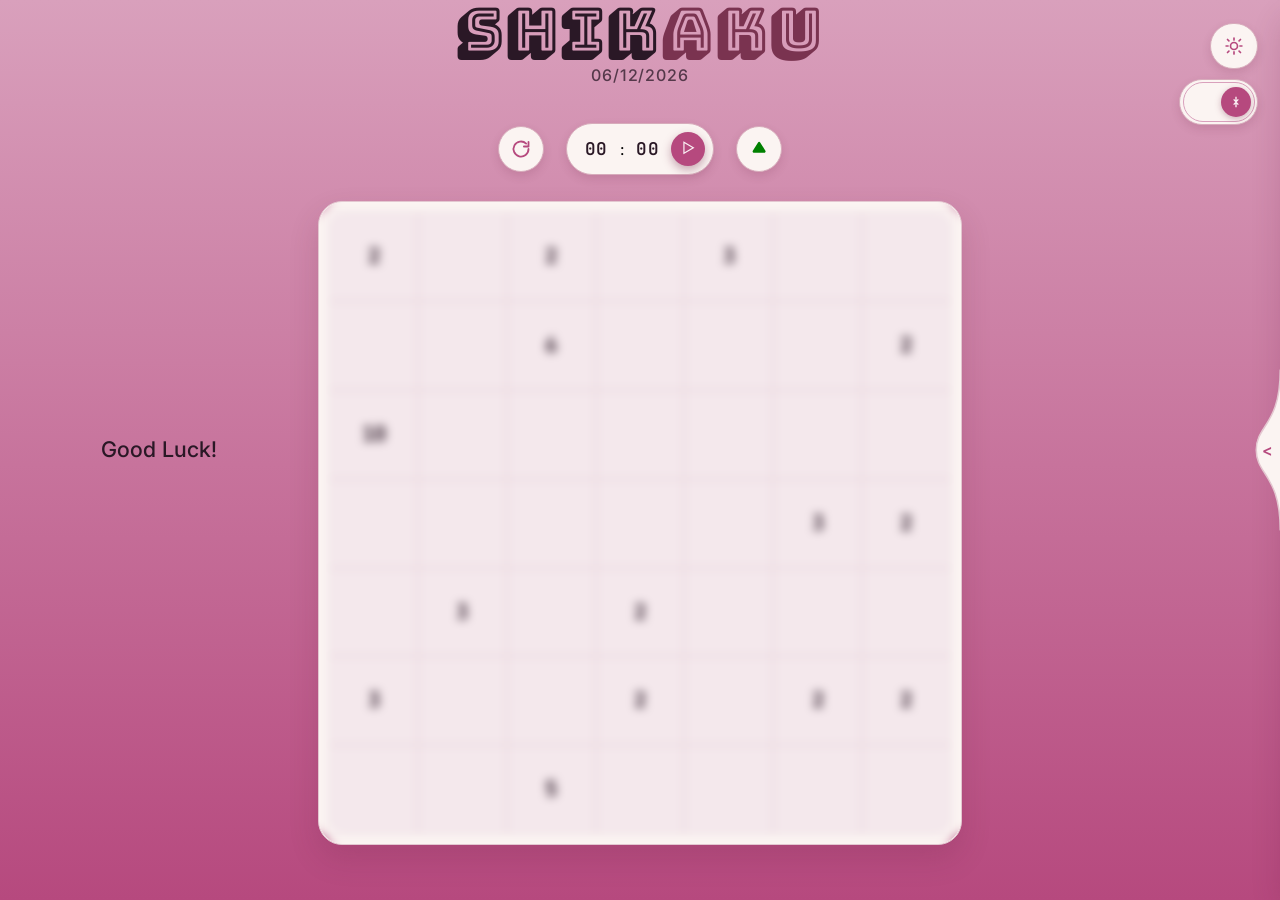
==== commit 9eed2030: "Wire selection-mode switch to storage and polish expand transitions. Persist mode on click, restore " ====
--- a/index.html
+++ b/index.html
@@ -23,7 +23,7 @@
         <div id="button-container">
             <button id="light-dark-button" class="button" type="button"><span>Dark Mode</span></button>
             <div id="selection-mode-switch" class="button" data-mode="drag">
-                <span class="selection-mode-label"></span>
+                <span class="selection-mode-label"><span class="selection-mode-label-text"></span></span>
                 <div class="selection-mode-track">
                     <div class="selection-mode-thumb"></div>
                 </div>
--- a/css/layout.css
+++ b/css/layout.css
@@ -148,10 +148,13 @@
 
 /* ===== selection mode switch: pill track + sliding primary thumb =====
    data-mode: corners (left) | both (middle) | drag (right).
-   Collapsed = track only; hover expands left and reveals current mode label. */
+   Collapsed = track only; hover expands left and reveals current mode label.
+   Expanded width is a real length (per mode) so hover AND click width changes ease. */
 #selection-mode-switch {
     --selection-inset: 2px;
     --selection-track-width: 72px;
+    /* Approximate label measure; overridden per data-mode */
+    --selection-label-width: 2.75em;
     /* border-box: track + equal insets + outer 1.5px border on each side */
     width: calc(var(--selection-track-width) + 2 * var(--selection-inset) + 3px);
     /* Horizontal inset only — vertical pad would clip glyph descenders */
@@ -162,11 +165,35 @@
     gap: 0.5rem;
     cursor: pointer;
     overflow: hidden;
+    transition:
+        width 0.3s ease-in-out,
+        padding 0.3s ease-in-out,
+        color 0.25s ease-in-out;
+}
+
+#selection-mode-switch[data-mode="corners"] {
+    --selection-label-width: 4.75em;
+}
+
+#selection-mode-switch[data-mode="both"] {
+    --selection-label-width: 2.6em;
+}
+
+#selection-mode-switch[data-mode="drag"] {
+    --selection-label-width: 2.6em;
 }
 
 #selection-mode-switch:hover,
 #selection-mode-switch:focus-visible {
-    width: 8.5rem;
+    /* left pad + gap + label + track + right inset + outer borders */
+    width: calc(
+        1rem
+        + 0.5rem
+        + var(--selection-label-width)
+        + var(--selection-track-width)
+        + var(--selection-inset)
+        + 3px
+    );
     padding-left: 1rem;
     color: var(--surface-text-color);
     outline: none;
@@ -175,7 +202,6 @@
 .selection-mode-label {
     flex: 1 1 auto;
     min-width: 0;
-    text-align: left;
     overflow: hidden;
     line-height: 1.25;
     display: flex;
@@ -183,19 +209,28 @@
     align-self: stretch;
 }
 
-.selection-mode-label::before {
+.selection-mode-label-text {
+    overflow: hidden;
+    min-width: 0;
+    white-space: nowrap;
+    display: flex;
+    align-items: center;
+    align-self: stretch;
+}
+
+.selection-mode-label-text::before {
     content: "Drag";
 }
 
-#selection-mode-switch[data-mode="corners"] .selection-mode-label::before {
+#selection-mode-switch[data-mode="corners"] .selection-mode-label-text::before {
     content: "Corners";
 }
 
-#selection-mode-switch[data-mode="both"] .selection-mode-label::before {
+#selection-mode-switch[data-mode="both"] .selection-mode-label-text::before {
     content: "Both";
 }
 
-#selection-mode-switch[data-mode="drag"] .selection-mode-label::before {
+#selection-mode-switch[data-mode="drag"] .selection-mode-label-text::before {
     content: "Drag";
 }
 
@@ -213,13 +248,18 @@
 .selection-mode-thumb {
     position: absolute;
     top: 50%;
-    left: 2px;
+    /* default: drag (matches HTML + storage default; mode rules below override) */
+    left: 37px;
     width: 30px;
     height: 30px;
     margin-top: -15px;
     border-radius: 50%;
     background: var(--primary-color);
     box-shadow: 0 2px 6px rgba(var(--primary-rgb), 0.35);
+    /* no transition until JS marks ready — avoids boot animation from wrong position */
+}
+
+#selection-mode-switch.selection-mode-ready .selection-mode-thumb {
     transition: left 0.3s ease;
 }
 
@@ -243,6 +283,7 @@
     transition: opacity 0.2s ease;
 }
 
+/* 72px track, 30px thumb: left / center / right */
 #selection-mode-switch[data-mode="corners"] .selection-mode-thumb {
     left: 2px;
 }
@@ -253,7 +294,7 @@
 }
 
 #selection-mode-switch[data-mode="both"] .selection-mode-thumb {
-    left: calc(50% - 15px);
+    left: 20px;
 }
 
 #selection-mode-switch[data-mode="both"] .selection-mode-thumb::before {
@@ -262,7 +303,7 @@
 }
 
 #selection-mode-switch[data-mode="drag"] .selection-mode-thumb {
-    left: calc(100% - 32px);
+    left: 37px;
 }
 
 #selection-mode-switch[data-mode="drag"] .selection-mode-thumb::before {
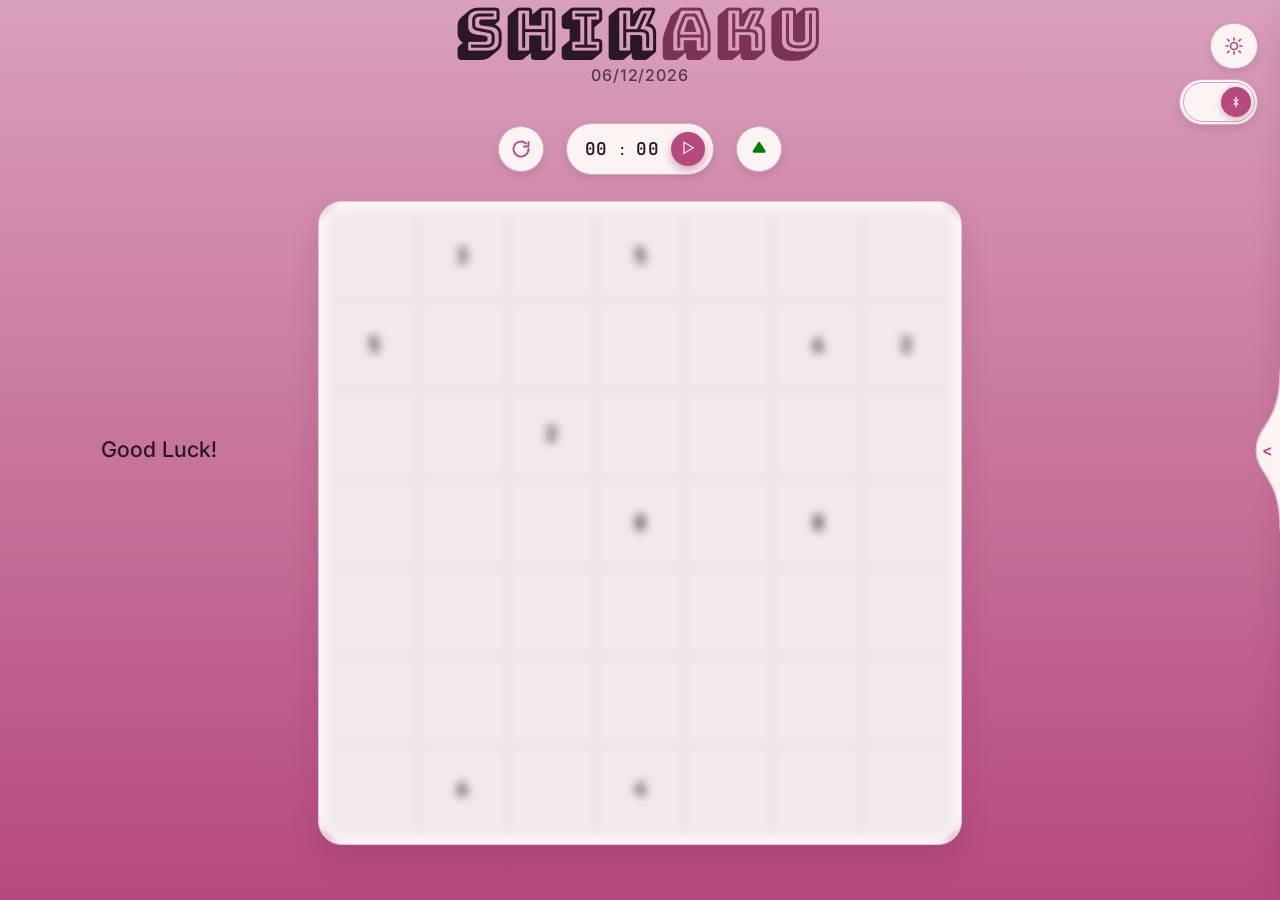
==== commit f7857618: "Add return-to-today control for archive-day puzzles. Show an expand-on-hover button when playing a p" ====
--- a/index.html
+++ b/index.html
@@ -5,6 +5,21 @@
         <script>
             document.documentElement.dataset.theme =
                 localStorage.getItem('theme') === 'dark' ? 'dark' : 'light';
+
+            // Show "Return to Today" on first paint when ?date= is an archive day
+            // (same early-boot pattern as theme — avoids waiting for module init).
+            (function () {
+                const date = new URLSearchParams(location.search).get('date');
+                if (!date || !/^\d{4}-\d{2}-\d{2}$/.test(date)) return;
+                const now = new Date();
+                const today =
+                    String(now.getFullYear()).padStart(4, '0') + '-' +
+                    String(now.getMonth() + 1).padStart(2, '0') + '-' +
+                    String(now.getDate()).padStart(2, '0');
+                if (date !== today) {
+                    document.documentElement.dataset.archiveDay = '';
+                }
+            })();
         </script>
         <link rel="preconnect" href="https://fonts.googleapis.com">
         <link rel="preconnect" href="https://fonts.gstatic.com" crossorigin>
@@ -28,6 +43,7 @@
                     <div class="selection-mode-thumb"></div>
                 </div>
             </div>
+            <button id="return-to-today" class="button" type="button"><span>Return to Today</span></button>
         </div>
         <div id="main-container">
             <header class="top-bar">
@@ -60,6 +76,7 @@
                             <div id="game-grid">
 
                             </div>
+                            <div id="drag-preview" hidden aria-hidden="true"></div>
                             <div id="game-inactive-overlay"></div>
                             <div id="game-won-overlay" hidden></div>
                         </div>
--- a/css/layout.css
+++ b/css/layout.css
@@ -144,6 +144,61 @@
 html[data-theme="dark"] #light-dark-button::after {
     opacity: 1;
     transform: rotate(0deg) scale(1);
+}
+
+/* ===== return to today: circular icon button that expands left on hover =====
+   Collapsed = icon circle; hover grows to fit the label. Uses 0fr→1fr so the
+   width transition tracks real text width (avoids max-width overshoot lag).
+   Hidden unless html[data-archive-day] (set in head from ?date=, synced in JS). */
+#return-to-today {
+    display: none;
+    grid-template-columns: 0fr 46px;
+    width: max-content;
+    padding: 0;
+    align-items: center;
+    transition:
+        grid-template-columns 0.3s ease,
+        padding 0.3s ease,
+        border-radius 0.3s ease,
+        color 0.25s ease;
+}
+
+html[data-archive-day] #return-to-today {
+    display: grid;
+}
+
+#return-to-today > span {
+    overflow: hidden;
+    min-width: 0;
+    line-height: 1.25;
+}
+
+#return-to-today:hover,
+#return-to-today:focus-visible {
+    grid-template-columns: 1fr 46px;
+    border-radius: 999px;
+    padding-left: 1rem;
+    color: var(--surface-text-color);
+    outline: none;
+}
+
+#return-to-today::before {
+    content: "";
+    position: absolute;
+    top: 50%;
+    right: 13px;
+    width: 20px;
+    height: 20px;
+    margin-top: -10px;
+    background-color: var(--primary-color);
+    -webkit-mask-image: url("../assets/icons/return-to-today.svg");
+    mask-image: url("../assets/icons/return-to-today.svg");
+    -webkit-mask-repeat: no-repeat;
+    mask-repeat: no-repeat;
+    -webkit-mask-size: contain;
+    mask-size: contain;
+    -webkit-mask-position: center;
+    mask-position: center;
 }
 
 /* ===== selection mode switch: pill track + sliding primary thumb =====
--- a/css/components.css
+++ b/css/components.css
@@ -35,6 +35,65 @@
     background-color: var(--cell-background-color);
     border-radius: var(--grid-corner-radius);
     overflow: hidden;
+    touch-action: none;
+    user-select: none;
+}
+
+/* Live drag + place/remove band (eases between cells instead of snapping).
+   Sibling of #game-grid inside #game-block so it never joins the cell grid.
+   Fills stay fully opaque so hairline grid never reads through the band. */
+#drag-preview {
+    position: absolute;
+    left: 0;
+    top: 0;
+    width: 0;
+    height: 0;
+    box-sizing: border-box;
+    pointer-events: none;
+    z-index: 2;
+    border-radius: var(--grid-corner-radius);
+    border: var(--rect-border-width) solid var(--primary-color);
+    background-color: var(--cell-background-color);
+    opacity: 0;
+    transform: translate(0, 0) scale(1);
+    transform-origin: center center;
+    display: flex;
+    align-items: center;
+    justify-content: center;
+    font-size: var(--cell-font-size);
+    font-weight: 600;
+    color: var(--primary-deep-color);
+    line-height: 1;
+    /* Geometry eases only while the band is shown; hide is forced instant in JS
+       so a filled/"valid" preview never fades dark over the board. */
+    transition:
+        transform 0.2s cubic-bezier(0.22, 1, 0.36, 1),
+        width 0.2s cubic-bezier(0.22, 1, 0.36, 1),
+        height 0.2s cubic-bezier(0.22, 1, 0.36, 1),
+        background-color 0.22s ease,
+        border-color 0.22s ease;
+    will-change: transform, width, height;
+}
+
+#drag-preview.is-visible {
+    opacity: 0.67;
+}
+
+#drag-preview[data-state="valid"] {
+    background-color: var(--primary-color);
+    border-color: var(--primary-deep-color);
+    color: var(--on-primary-color);
+}
+
+#drag-preview[data-state="blocked"] {
+    background-color: color-mix(in srgb, rgb(200, 50, 70) 18%, var(--cell-background-color));
+    border-color: rgb(200, 50, 70);
+    color: rgb(160, 40, 55);
+}
+
+#drag-preview[data-state="outline"] {
+    background-color: var(--cell-background-color);
+    border-color: var(--primary-color);
 }
 
 /* ===== individual cell (mockup .cell) ===== */
@@ -49,6 +108,9 @@
     font-size: var(--cell-font-size);
     line-height: 1;
     color: var(--surface-text-color);
+    /* Fill/text and geometry all snap. Smooth place/remove lives on
+       #drag-preview (rectangle-level) so per-cell scale never opens
+       gaps that flash the hairline grid. */
 }
 
 .grid-cell--corner-tl {
--- a/css/gameStates.css
+++ b/css/gameStates.css
@@ -21,7 +21,6 @@
     border: none;
     background-color: var(--cell-background-color);
     color: var(--surface-text-color);
-    transition: background-color 0.15s ease, border-color 0.15s ease;
 }
 
 .rectangle.edge-top {
@@ -106,3 +105,27 @@
     border-radius: var(--grid-corner-radius);
     background-color: rgba(var(--primary-rgb), 0.12);
 }
+
+/* Legacy cell-level drag preview blocked look (overlay is primary now). */
+.rectangle.preview-blocked {
+    background-color: rgba(200, 50, 70, 0.12);
+    color: var(--surface-text-color);
+}
+
+.rectangle.preview-blocked.edge-top {
+    border-top-color: rgb(200, 50, 70);
+}
+
+.rectangle.preview-blocked.edge-bottom {
+    border-bottom-color: rgb(200, 50, 70);
+}
+
+.rectangle.preview-blocked.edge-left {
+    border-left-color: rgb(200, 50, 70);
+}
+
+.rectangle.preview-blocked.edge-right {
+    border-right-color: rgb(200, 50, 70);
+}
+
+
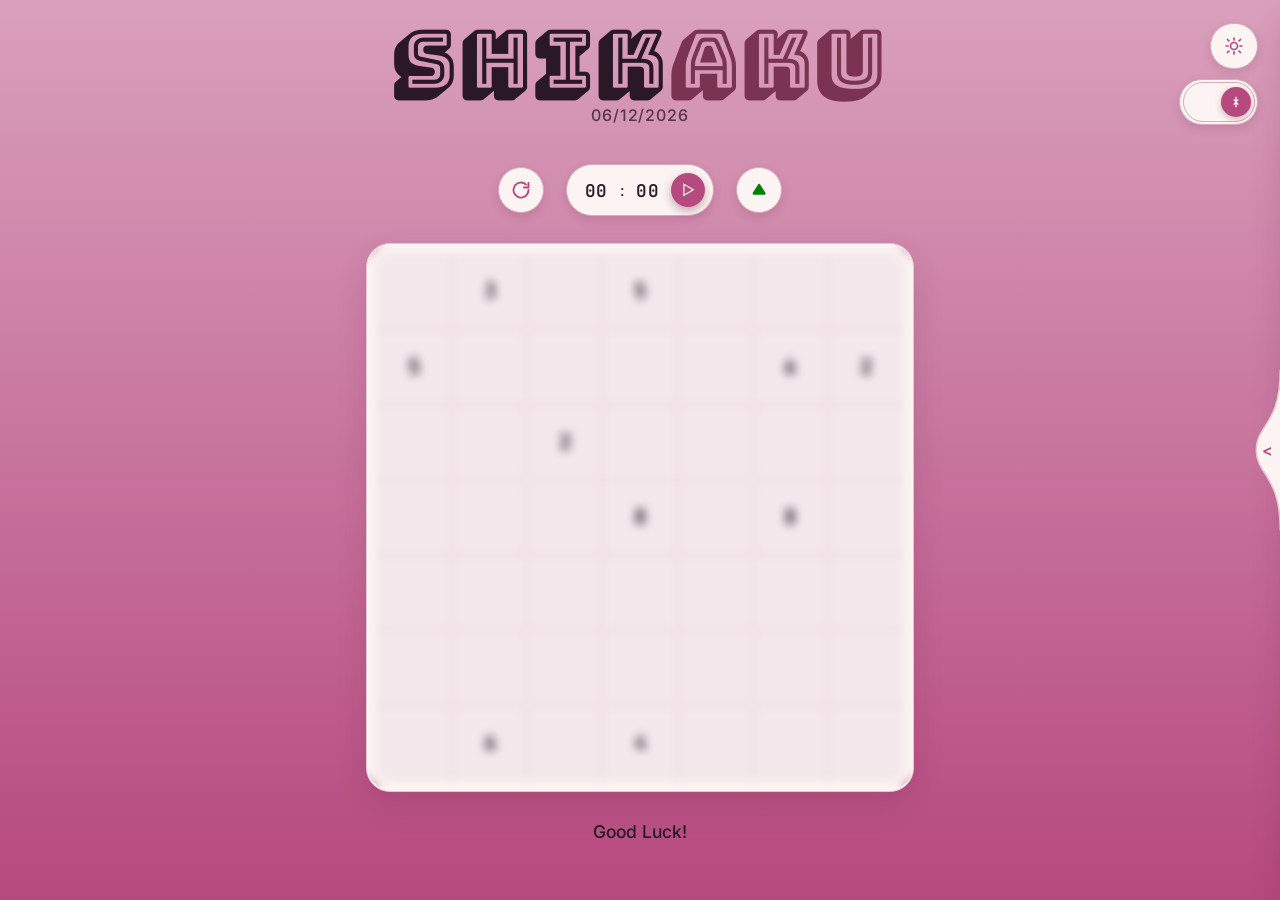
==== commit ccf2468b: "Polish dark theme surfaces and restyle the alert dialog. Decouple backdrop/validated/danger tokens, " ====
--- a/index.html
+++ b/index.html
@@ -115,6 +115,7 @@
         <div id="win-overlay" class="win-overlay" hidden>
             <img src="assets/win-animation.gif">
         </div>
+        <div id="alert-backdrop" class="alert-backdrop" hidden></div>
         <div id="alert-box" class="alert-box" hidden>
             <div class="box-content">
                 <h3 id="message"></h3>
--- a/css/variables.css
+++ b/css/variables.css
@@ -7,26 +7,93 @@
 @property --secondary-color {
     syntax: '<color>';
     inherits: true;
+    initial-value: rgb(212, 168, 96);
+}
+
+@property --board-background-color {
+    syntax: '<color>';
+    inherits: true;
+    initial-value: rgb(255, 255, 240);
+}
+
+@property --shadow-color {
+    syntax: '<color>';
+    inherits: true;
+    initial-value: rgb(0, 0, 0);
+}
+
+/* Registered so these theme-dependent surface tokens can also cross-fade
+   smoothly (via --theme-transition) instead of snapping when the theme flips. */
+@property --cell-background-color {
+    syntax: '<color>';
+    inherits: true;
+    initial-value: rgb(244, 232, 236);
+}
+
+@property --surface-border-color {
+    syntax: '<color>';
+    inherits: true;
+    initial-value: rgb(227, 199, 208);
+}
+
+@property --surface-border-strong-color {
+    syntax: '<color>';
+    inherits: true;
+    initial-value: rgb(215, 171, 187);
+}
+
+@property --surface-text-color {
+    syntax: '<color>';
+    inherits: true;
+    initial-value: rgb(42, 24, 38);
+}
+
+@property --muted-text-color {
+    syntax: '<color>';
+    inherits: true;
+    initial-value: rgb(122, 85, 104);
+}
+
+@property --primary-deep-color {
+    syntax: '<color>';
+    inherits: true;
+    initial-value: rgb(90, 35, 57);
+}
+
+@property --on-primary-color {
+    syntax: '<color>';
+    inherits: true;
+    initial-value: rgb(251, 241, 244);
+}
+
+@property --validated-fill-color {
+    syntax: '<color>';
+    inherits: true;
+    initial-value: rgb(182, 73, 126);
+}
+
+/* Ambient page backdrop — decoupled from --primary/--secondary-color (those
+   stay fixed brand accents used on buttons/board) so the backdrop can shift
+   gently between themes without dragging every accent color along with it. */
+@property --bg-top-color {
+    syntax: '<color>';
+    inherits: true;
     initial-value: rgb(217, 160, 188);
 }
 
-@property --board-background-color {
-    syntax: '<color>';
-    inherits: true;
-    initial-value: rgb(255, 255, 240);
-}
-
-@property --shadow-color {
-    syntax: '<color>';
-    inherits: true;
-    initial-value: rgb(0, 0, 0);
+@property --bg-bottom-color {
+    syntax: '<color>';
+    inherits: true;
+    initial-value: rgb(182, 73, 126);
 }
 
 :root {
 
     /* colors and fonts */
     --primary-color: rgb(182, 73, 126);
-    --secondary-color: rgb(217, 160, 188);
+    /* soft warm gold — complements the rose primary; used for the
+       pending/unconfirmed ("selected") rectangle state */
+    --secondary-color: rgb(212, 168, 96);
     --board-background-color: rgb(255, 255, 240);
     --shadow-color: rgb(0, 0, 0);
     --font-family: "Bungee Shade", monospace;
@@ -42,54 +109,108 @@
     --grid-line-color: rgb(233, 214, 222);       /* hairline between empty cells */
     --muted-text-color: rgb(122, 85, 104);       /* secondary/soft text (icons, captions) */
     --primary-rgb: 122, 51, 80;                  /* raw triplet for rgba() tinting; matches --primary-color */
+    --secondary-rgb: 212, 168, 96;                /* raw triplet for rgba() tinting; matches --secondary-color */
     --shadow-tight: 0 4px 10px rgba(96, 25, 58, 0.14); /* small shadow for pill/icon buttons */
+
+    /* ambient page backdrop (gradient behind everything); overridden per theme below */
+    --bg-top-color: rgb(217, 160, 188);
+    --bg-bottom-color: rgb(182, 73, 126);
+
+    /* validated (confirmed-correct) rectangle fill — decoupled from
+       --primary-color so it can be tuned independently per theme without
+       also recoloring every button/icon that uses the primary accent */
+    --validated-fill-color: rgb(182, 73, 126);
+
+    /* instructions slideshow intentionally stays a fixed light card in both
+       themes (matches the source screenshots, which are light) */
+    --instructions-surface-color: rgb(244, 232, 236);
+    --instructions-text-color: rgb(42, 24, 38);
+    --instructions-border-color: rgb(227, 199, 208);
+
+    /* fluid scale
+       --u is the base unit every fixed size is expressed in. It sits at exactly
+       1rem for laptop-sized viewports and anything smaller (so those layouts
+       stay pixel-identical), and only grows once *both* axes are roomier than
+       that reference — min() keeps a wide-but-short or tall-but-narrow window
+       from inflating the UI. --grow is how far past the reference we are (0 on
+       a laptop), so `calc(<laptop value> + var(--grow) * k)` gives an element
+       extra presence on a big screen without touching the laptop rendering. */
+    --u: clamp(1rem, min(1.05vw, 2vh), 1.5rem);
+    --grow: calc(var(--u) - 1rem);
+
+    /* shared chrome sizes (46px / 20px / 0.875rem at the laptop reference) */
+    --button-size: calc(var(--u) * 2.875);
+    /* No extra --grow term here: the expanded pill widths are multiples of --u
+       (and the switch labels are in em), so the label only stays inside its
+       pill if the text scales by exactly the same factor. */
+    --button-font-size: calc(var(--u) * 0.875);
+    --icon-size: calc(var(--u) * 1.25);
 
     /* layout
        --grid-size is unitless (set from JS). Larger grids slightly compress
        chrome so the board square gains a little room without redesign. */
     --grid-size: 7;
     --chrome-compress: clamp(0.88, calc(1.12 - (var(--grid-size) * 0.018)), 1);
-    --header-font-size: calc(clamp(1.75rem, 4vw + 0.5rem, 3.75rem) * var(--chrome-compress));
-    --page-gap: clamp(1rem, 2.5vh, 1.5rem);
-    --section-gap: calc(clamp(1rem, 3vh, 2.5rem) * var(--chrome-compress));
-    --board-outer-gap: calc(clamp(1.5rem, 4vh, 2.5rem) * var(--chrome-compress));
-    --control-bar-height: 2.5rem;
+    /* Headline stays at the laptop size on every viewport (only grid-density
+       compress still applies). */
+    --header-font-size: calc(5rem * var(--chrome-compress));
+    --date-font-size: var(--u);
+    /* Breathing room above the title; 0 extra on a laptop, grows with the page. */
+    --top-bar-extra: calc(var(--grow) * 3);
+    --page-gap: calc(clamp(1rem, 2.5vh, 1.5rem) + var(--grow) * 1.2);
+    --section-gap: calc((clamp(1rem, 3vh, 2.5rem) + var(--grow) * 1.4) * var(--chrome-compress));
+    --board-outer-gap: calc((clamp(1.5rem, 4vh, 2.5rem) + var(--grow) * 1.6) * var(--chrome-compress));
+    --control-bar-height: calc(var(--u) * 2.5);
+    /* Score sits beside the board on a laptop (no vertical cost). Tall/narrow
+       layouts switch it underneath and set --score-slot so the board shrinks
+       to leave a line for it. --board-air is extra unused height on large
+       screens so the square doesn't keep eating the leftover viewport. */
+    --score-slot: 0px;
+    --score-gap: calc(var(--u) * 1.75);
+    --board-air: calc(var(--grow) * 12);
+    /* Board is whatever height the chrome leaves over, so growing the chrome
+       above is also what keeps the board from ballooning on a big screen. */
     --layout-chrome: calc(
-        var(--page-gap) * 1.25 +
+        var(--page-gap) * 2.25 +
         var(--section-gap) * 1.5 +
         var(--header-font-size) * 1 +
-        1.1rem +
+        var(--u) * 1.1 +
+        var(--top-bar-extra) +
         var(--control-bar-height) +
-        var(--board-outer-gap) * 2
+        var(--board-outer-gap) * 2 +
+        var(--score-slot)
     );
 
     /* board
        Outer radius + frame gap both track cell density. Grid radius is
        outer − gap so the board and grid curves stay concentric (parallel). */
     --board-box-shadow: 0px 0px 10px 0px var(--shadow-color);
-    --board-width: min(100vw, calc(100dvh - var(--layout-chrome)));
-    --board-max-height: calc(100dvh - var(--layout-chrome));
+    --board-width: min(100vw, calc(100dvh - var(--layout-chrome) - var(--board-air)));
+    --board-max-height: calc(100dvh - var(--layout-chrome) - var(--board-air));
     --board-border-width: 1.5px;
     /* rough cell before frame (avoids circular deps with padding) */
     --cell-size-raw: calc(var(--board-width) / var(--grid-size));
-    --board-inner-padding: clamp(4px, calc(var(--cell-size-raw) * 0.16), 10px);
-    --board-border-radius: clamp(10px, calc(var(--cell-size-raw) * 0.52), 24px);
+    --board-inner-padding: clamp(calc(var(--u) * 0.25), calc(var(--cell-size-raw) * 0.16), calc(var(--u) * 0.625));
+    --board-border-radius: clamp(calc(var(--u) * 0.625), calc(var(--cell-size-raw) * 0.52), calc(var(--u) * 1.5));
     /* Concentric frame: inner curve tracks outer by the same inset as the padding */
     --grid-corner-radius: max(0px, calc(var(--board-border-radius) - var(--board-inner-padding)));
     /* drawer/modals keep a stable curve (not density-linked) */
-    --surface-radius: 22px;
-
-    /* drawer */
-    --drawer-width: min(80vw, 18rem);
+    --surface-radius: calc(var(--u) * 1.375);
+
+    /* drawer — width stays ~19% of the page instead of capping at 18rem */
+    --drawer-width: min(80vw, calc(var(--u) * 18 + var(--grow) * 4));
 
     /* grid — shrinks into the board padding; cell size accounts for the frame */
     --cell-size: calc(
         (var(--board-width) - 2 * var(--board-inner-padding) - 2 * var(--board-border-width))
         / var(--grid-size)
     );
-    --cell-font-size: clamp(0.5rem, calc(var(--cell-size) * 0.42), 1.3rem);
-    --rect-edge-inset: clamp(1px, calc(var(--cell-size) * 0.1), 4px);
-    --rect-border-width: clamp(1px, calc(var(--cell-size) * 0.055), 2px);
+    /* Clue text is cap-bound at every size, so the cap is what sets the
+       text-to-cell ratio — scaling it with the page keeps clues legible
+       inside the larger cells of a big display. */
+    --cell-font-size: clamp(0.5rem, calc(var(--cell-size) * 0.42), calc(var(--u) * 1.3 + var(--grow) * 0.8));
+    --rect-edge-inset: clamp(1px, calc(var(--cell-size) * 0.1), calc(var(--u) * 0.25));
+    --rect-border-width: clamp(1px, calc(var(--cell-size) * 0.055), calc(var(--u) * 0.125));
 }
 
 html {
@@ -97,27 +218,79 @@
         --primary-color var(--theme-transition),
         --secondary-color var(--theme-transition),
         --board-background-color var(--theme-transition),
-        --shadow-color var(--theme-transition);
+        --shadow-color var(--theme-transition),
+        --cell-background-color var(--theme-transition),
+        --surface-border-color var(--theme-transition),
+        --surface-border-strong-color var(--theme-transition),
+        --surface-text-color var(--theme-transition),
+        --muted-text-color var(--theme-transition),
+        --primary-deep-color var(--theme-transition),
+        --on-primary-color var(--theme-transition),
+        --bg-top-color var(--theme-transition),
+        --bg-bottom-color var(--theme-transition);
 }
 
 html[data-theme="light"] {
     /* accent stays constant across themes; only the ambient backdrop shifts */
     --primary-color: rgb(182, 73, 126);
-    --secondary-color: rgb(217, 160, 188);
+    --secondary-color: rgb(212, 168, 96);
+    --secondary-rgb: 212, 168, 96;
     --board-background-color: rgb(251, 244, 242);
     --shadow-color: rgba(96, 25, 58, 0.16);
     --board-box-shadow: 0 14px 30px var(--shadow-color);
     --text-color: rgb(42, 24, 38);
 
     --title-accent-color: rgb(122, 51, 80);
+    --danger-color: rgb(200, 50, 70);
+    --danger-text-color: rgb(160, 40, 55);
+
+    /* same soft pastel wash the page has always used */
+    --bg-top-color: rgb(217, 160, 188);
+    --bg-bottom-color: rgb(182, 73, 126);
+
+    --validated-fill-color: rgb(182, 73, 126);
 }
 
 html[data-theme="dark"] {
-    --text-color: rgb(245, 235, 240);
-    --primary-color: rgb(130, 48, 92);
-    --secondary-color: rgb(54, 18, 36);
-    --board-background-color: rgb(248, 243, 240);
-    --shadow-color: rgba(0, 0, 0, 0.45);
-    --board-box-shadow: 0 14px 30px var(--shadow-color);
-    --title-accent-color: rgb(224, 148, 179);
-}
+    /* Same rosy hue family as the light backdrop, just deepened and muted —
+       a soft, quiet dark rather than a jump to near-black/neon. */
+    --text-color: rgb(240, 230, 238);
+    --primary-color: rgb(206, 96, 148);
+    /* same warm gold accent, muted slightly to match the deeper dark palette */
+    --secondary-color: rgb(196, 148, 92);
+    --secondary-rgb: 196, 148, 92;
+    --shadow-color: rgba(0, 0, 0, 0.6);
+    --board-box-shadow: 0 14px 34px var(--shadow-color);
+    --title-accent-color: rgb(230, 172, 198);
+
+    /* muted, dusty mauve → soft plum-rose: noticeably darker than the light
+       wash but keeps the same gentle two-stop feel, no harsh jump */
+    --bg-top-color: rgb(44, 32, 42);
+    --bg-bottom-color: rgb(120, 62, 92);
+
+    /* surfaces: board/buttons/drawer/menus now sit on a dark plum panel
+       instead of reusing the light theme's near-white card color */
+    --board-background-color: rgb(30, 21, 28);
+    --cell-background-color: rgb(42, 29, 39);
+    --grid-line-color: rgb(62, 45, 56);
+    --surface-border-color: rgb(70, 50, 62);
+    --surface-border-strong-color: rgb(96, 68, 84);
+    --surface-text-color: rgb(238, 226, 233);
+    --muted-text-color: rgb(186, 156, 171);
+    /* validated-rectangle border: a muted rose lift on top of the deep
+       burgundy fill below, rather than the bright pink used to (fine when
+       paired with the old, lighter fill, but too jarring against this one) */
+    --primary-deep-color: rgb(198, 128, 156);
+    --on-primary-color: rgb(250, 240, 246);
+    --primary-rgb: 206, 96, 148;
+    /* validated fill: a deep burgundy-wine, darker still than before and in
+       the same hue family as the backdrop's --bg-bottom-color, so a
+       confirmed rectangle reads as a calm, receding "shadow" of the page
+       behind it — clearly darker/richer than the empty-cell fill (so it
+       stays distinct from an unvalidated rectangle) but far quieter than
+       the bright pink used for buttons/icons */
+    --validated-fill-color: rgb(88, 46, 68);
+    /* lighter than the light-theme reds so it still reads on a dark cell */
+    --danger-color: rgb(224, 96, 112);
+    --danger-text-color: rgb(255, 178, 186);
+}
--- a/css/layout.css
+++ b/css/layout.css
@@ -13,10 +13,11 @@
 body {
     margin: 0;
     height: 100dvh;
-    /* dark-mode/light-mode aware radial backdrop, replaces the old 2-stop linear gradient */
+    /* dark-mode/light-mode aware backdrop wash — soft two-stop gradient that
+       shifts gently between themes without touching the accent colors */
     background: linear-gradient(to bottom,
-        var(--secondary-color),
-        var(--primary-color));
+        var(--bg-top-color),
+        var(--bg-bottom-color));
     font-family: 'Inter', sans-serif;
     display: flex;
     flex-direction: column;
@@ -40,7 +41,7 @@
     flex-direction: column;
     justify-content: center;
     align-items: center;
-    padding: 0.2rem var(--page-gap) 0;
+    padding: calc(var(--page-gap) + var(--top-bar-extra)) var(--page-gap) 0;
     box-sizing: border-box;
     gap: 0;
 }
@@ -53,11 +54,11 @@
     display: flex;
     flex-direction: column;
     align-items: flex-end;
-    gap: 10px;
+    gap: calc(var(--u) * 0.625);
 }
 
 .button {
-    height: 46px;
+    height: var(--button-size);
     border-radius: 999px;
     border: 1.5px solid var(--surface-border-strong-color);
     background: var(--board-background-color);
@@ -66,7 +67,7 @@
     overflow: hidden;
     white-space: nowrap;
     font-family: 'Inter', sans-serif;
-    font-size: 0.875rem;
+    font-size: var(--button-font-size);
     font-weight: 600;
     letter-spacing: 0.01em;
     color: transparent;
@@ -88,15 +89,15 @@
    Label text ("Dark Mode"/"Light Mode") is set by ui.js to the theme
    that would apply if pressed. Icons are sun (::before) + moon (::after). */
 #light-dark-button {
-    width: 46px;
-    padding: 0 46px 0 0;
+    width: var(--button-size);
+    padding: 0 var(--button-size) 0 0;
 }
 
 #light-dark-button:hover,
 #light-dark-button:focus-visible {
-    width: 8.5rem;
+    width: calc(var(--u) * 8.5);
     border-radius: 999px;
-    padding-left: 1rem;
+    padding-left: var(--u);
     color: var(--surface-text-color);
     outline: none;
 }
@@ -106,10 +107,10 @@
     content: "";
     position: absolute;
     top: 50%;
-    right: 13px;
-    width: 20px;
-    height: 20px;
-    margin-top: -10px;
+    right: calc(var(--u) * 0.8125);
+    width: var(--icon-size);
+    height: var(--icon-size);
+    margin-top: calc(var(--icon-size) / -2);
     background-color: var(--primary-color);
     -webkit-mask-repeat: no-repeat;
     mask-repeat: no-repeat;
@@ -152,7 +153,7 @@
    Hidden unless html[data-archive-day] (set in head from ?date=, synced in JS). */
 #return-to-today {
     display: none;
-    grid-template-columns: 0fr 46px;
+    grid-template-columns: 0fr var(--button-size);
     width: max-content;
     padding: 0;
     align-items: center;
@@ -175,9 +176,9 @@
 
 #return-to-today:hover,
 #return-to-today:focus-visible {
-    grid-template-columns: 1fr 46px;
+    grid-template-columns: 1fr var(--button-size);
     border-radius: 999px;
-    padding-left: 1rem;
+    padding-left: var(--u);
     color: var(--surface-text-color);
     outline: none;
 }
@@ -186,10 +187,10 @@
     content: "";
     position: absolute;
     top: 50%;
-    right: 13px;
-    width: 20px;
-    height: 20px;
-    margin-top: -10px;
+    right: calc(var(--u) * 0.8125);
+    width: var(--icon-size);
+    height: var(--icon-size);
+    margin-top: calc(var(--icon-size) / -2);
     background-color: var(--primary-color);
     -webkit-mask-image: url("../assets/icons/return-to-today.svg");
     mask-image: url("../assets/icons/return-to-today.svg");
@@ -206,8 +207,8 @@
    Collapsed = track only; hover expands left and reveals current mode label.
    Expanded width is a real length (per mode) so hover AND click width changes ease. */
 #selection-mode-switch {
-    --selection-inset: 2px;
-    --selection-track-width: 72px;
+    --selection-inset: calc(var(--u) * 0.125);
+    --selection-track-width: calc(var(--u) * 4.5);
     /* Approximate label measure; overridden per data-mode */
     --selection-label-width: 2.75em;
     /* border-box: track + equal insets + outer 1.5px border on each side */
@@ -217,7 +218,7 @@
     display: flex;
     align-items: center;
     justify-content: flex-end;
-    gap: 0.5rem;
+    gap: calc(var(--u) * 0.5);
     cursor: pointer;
     overflow: hidden;
     transition:
@@ -242,14 +243,14 @@
 #selection-mode-switch:focus-visible {
     /* left pad + gap + label + track + right inset + outer borders */
     width: calc(
-        1rem
-        + 0.5rem
+        var(--u)
+        + var(--u) * 0.5
         + var(--selection-label-width)
         + var(--selection-track-width)
         + var(--selection-inset)
         + 3px
     );
-    padding-left: 1rem;
+    padding-left: var(--u);
     color: var(--surface-text-color);
     outline: none;
 }
@@ -295,7 +296,7 @@
     width: var(--selection-track-width);
     height: calc(100% - 2 * var(--selection-inset));
     border-radius: 999px;
-    border: 1.5px solid var(--secondary-color);
+    border: 1.5px solid var(--surface-border-strong-color);
     box-sizing: border-box;
     align-self: center;
 }
@@ -304,10 +305,10 @@
     position: absolute;
     top: 50%;
     /* default: drag (matches HTML + storage default; mode rules below override) */
-    left: 37px;
-    width: 30px;
-    height: 30px;
-    margin-top: -15px;
+    left: calc(var(--u) * 2.3125);
+    width: calc(var(--u) * 1.875);
+    height: calc(var(--u) * 1.875);
+    margin-top: calc(var(--u) * -0.9375);
     border-radius: 50%;
     background: var(--primary-color);
     box-shadow: 0 2px 6px rgba(var(--primary-rgb), 0.35);
@@ -324,8 +325,8 @@
     position: absolute;
     inset: 0;
     margin: auto;
-    width: 16px;
-    height: 16px;
+    width: var(--u);
+    height: var(--u);
     background-color: var(--on-primary-color);
     -webkit-mask-repeat: no-repeat;
     mask-repeat: no-repeat;
@@ -338,9 +339,9 @@
     transition: opacity 0.2s ease;
 }
 
-/* 72px track, 30px thumb: left / center / right */
+/* 4.5u track, 1.875u thumb: left / center / right */
 #selection-mode-switch[data-mode="corners"] .selection-mode-thumb {
-    left: 2px;
+    left: calc(var(--u) * 0.125);
 }
 
 #selection-mode-switch[data-mode="corners"] .selection-mode-thumb::before {
@@ -349,7 +350,7 @@
 }
 
 #selection-mode-switch[data-mode="both"] .selection-mode-thumb {
-    left: 20px;
+    left: calc(var(--u) * 1.25);
 }
 
 #selection-mode-switch[data-mode="both"] .selection-mode-thumb::before {
@@ -358,7 +359,7 @@
 }
 
 #selection-mode-switch[data-mode="drag"] .selection-mode-thumb {
-    left: 37px;
+    left: calc(var(--u) * 2.3125);
 }
 
 #selection-mode-switch[data-mode="drag"] .selection-mode-thumb::before {
@@ -384,10 +385,10 @@
 }
 
 #date {
-    margin-top: 5px;
+    margin-top: calc(var(--u) * 0.3125);
     padding: 0;
     font-family: 'Inter', sans-serif;
-    font-size: 1rem;
+    font-size: var(--date-font-size);
     font-weight: 500;
     letter-spacing: 0.06em;
     line-height: 1.1;
@@ -402,7 +403,7 @@
     width: 100%;
     display: flex;
     flex-direction: column;
-    padding: 0.35rem var(--page-gap) var(--board-outer-gap);
+    padding: calc(var(--u) * 0.35) var(--page-gap) var(--board-outer-gap);
     box-sizing: border-box;
 }
 
@@ -418,7 +419,8 @@
     outline: none;
 }
 
-/* Board stays centered; score sits in the free space to its left */
+/* Board stays centered; on a laptop the score sits in the free space to its
+   left. Tall (or very narrow) screens drop it under the board instead. */
 #board-stage {
     position: relative;
     display: flex;
@@ -438,11 +440,11 @@
     top: 50%;
     transform: translateY(-50%);
     margin: 0;
-    padding: 0 0.5rem;
+    padding: 0 calc(var(--u) * 0.5);
     text-align: center;
     white-space: pre-line;
     font-family: 'Inter', sans-serif;
-    font-size: clamp(1rem, 2.2vw, 1.35rem);
+    font-size: clamp(0.875rem, 1.7vw, calc(var(--u) * 1.1));
     font-weight: 500;
     line-height: 1.35;
     color: var(--text-color);
@@ -453,16 +455,12 @@
     pointer-events: none;
 }
 
-@media (max-width: 720px) {
+/* Narrow phones have no side gutter. Tall desktops have spare height, so the
+   board can shrink and the score can sit underneath. Laptops (short + wide)
+   keep the side placement so the square doesn't lose more vertical room. */
+@media (max-width: 720px), (min-width: 721px) and (min-height: 900px) {
     :root {
-        --layout-chrome: calc(
-            var(--page-gap) * 1.25 +
-            var(--section-gap) * 2.25 +
-            var(--header-font-size) * 1 +
-            1.1rem +
-            var(--control-bar-height) +
-            var(--board-outer-gap) * 2
-        );
+        --score-slot: calc(var(--score-gap) + var(--u) * 1.5);
     }
 
     #score {
@@ -473,12 +471,13 @@
         top: auto;
         text-align: center;
         max-width: var(--board-width);
+        max-height: none;
         order: 1;
     }
 
     #board-stage {
         flex-direction: column;
-        gap: 0.75rem;
+        gap: var(--score-gap);
     }
 }
 
@@ -490,15 +489,15 @@
     display: flex;
     align-items: center;
     justify-content: center;
-    gap: 22px;
+    gap: calc(var(--u) * 1.375);
     flex-wrap: wrap;
     box-sizing: border-box;
 }
 
 /* ---- reset button: circular icon button (mockup .btn-icon) ---- */
 #reset-board-button {
-    width: 46px;
-    height: 46px;
+    width: var(--button-size);
+    height: var(--button-size);
     padding: 0;
     border-radius: 50%;
     border: 1.5px solid var(--surface-border-strong-color);
@@ -512,40 +511,44 @@
 }
 
 #reset-board-button svg {
-    width: 20px;
-    height: 20px;
+    width: var(--icon-size);
+    height: var(--icon-size);
 }
 
 /* ---- timer: pill chip (mockup .timer-chip) ---- */
 #timer {
     display: flex;
     align-items: center;
-    gap: 12px;
-    padding: 8px 8px 8px 18px;
+    gap: calc(var(--u) * 0.75);
+    padding: calc(var(--u) * 0.5) calc(var(--u) * 0.5) calc(var(--u) * 0.5) calc(var(--u) * 1.125);
     border-radius: 999px;
     border: 1.5px solid var(--surface-border-strong-color);
     background: var(--board-background-color);
     box-shadow: var(--shadow-tight);
+    /* #minutes/#seconds set their own color, but the bare ":" text node
+       between them isn't wrapped in an element — it inherits from here.
+       Without this it defaults to black and disappears on the dark card. */
+    color: var(--surface-text-color);
 }
 
 #minutes,
 #seconds {
     font-family: 'JetBrains Mono', monospace;
     font-weight: 600;
-    font-size: 1.1rem;
+    font-size: calc(var(--u) * 1.1);
     letter-spacing: 0.03em;
     color: var(--surface-text-color);
 }
 
 #pause-button {
-    width: 34px;
-    height: 34px;
+    width: calc(var(--u) * 2.125);
+    height: calc(var(--u) * 2.125);
     padding: 0;
     border: none;
     border-radius: 50%;
     background: var(--primary-color);
     color: var(--on-primary-color);
-    font-size: 0.9rem;
+    font-size: calc(var(--u) * 0.9);
     line-height: 1;
     display: flex;
     align-items: center;
@@ -559,8 +562,8 @@
    per data-difficulty when unique icons exist). */
 .difficulty-pill {
     position: relative;
-    width: 46px;
-    height: 46px;
+    width: var(--button-size);
+    height: var(--button-size);
 }
 
 #difficulty-button {
@@ -578,8 +581,8 @@
 }
 
 .difficulty-shape[data-difficulty="easy"] {
-    width: 15px;
-    height: 15px;
+    width: calc(var(--u) * 0.9375);
+    height: calc(var(--u) * 0.9375);
     display: inline-block;
     background-color: green;
     
@@ -594,18 +597,18 @@
 }
 
 .difficulty-shape[data-difficulty="medium"] {
-    width: 11px;
-    height: 11px;
-    border-radius: 2px;
+    width: calc(var(--u) * 0.6875);
+    height: calc(var(--u) * 0.6875);
+    border-radius: calc(var(--u) * 0.125);
     background: #007fff;
     flex: 0 0 auto;
     pointer-events: none;
 }
 
 .difficulty-shape[data-difficulty="hard"] {
-    width: 11px;
-    height: 11px;
-    border-radius: 2px;
+    width: calc(var(--u) * 0.6875);
+    height: calc(var(--u) * 0.6875);
+    border-radius: calc(var(--u) * 0.125);
     background: var(--primary-color);
     transform: rotate(45deg);
     flex: 0 0 auto;
@@ -614,15 +617,15 @@
 
 #difficulty-menu {
     position: absolute;
-    top: calc(100% + 8px);
+    top: calc(100% + var(--u) * 0.5);
     left: 50%;
     transform: translateX(-50%);
     margin: 0;
-    padding: 6px;
+    padding: calc(var(--u) * 0.375);
     list-style: none;
     display: flex;
     flex-direction: column;
-    gap: 6px;
+    gap: calc(var(--u) * 0.375);
     border-radius: 999px;
     border: 1.5px solid var(--surface-border-strong-color);
     background: var(--board-background-color);
@@ -635,8 +638,8 @@
 }
 
 .difficulty-option {
-    width: 34px;
-    height: 34px;
+    width: calc(var(--u) * 2.125);
+    height: calc(var(--u) * 2.125);
     padding: 0;
     border-radius: 50%;
     border: 1.5px solid var(--surface-border-color);
--- a/css/components.css
+++ b/css/components.css
@@ -80,15 +80,17 @@
 }
 
 #drag-preview[data-state="valid"] {
-    background-color: var(--primary-color);
+    /* matches .validated exactly, so the live drag preview doesn't flash a
+       different color right before the rectangle locks in */
+    background-color: var(--validated-fill-color);
     border-color: var(--primary-deep-color);
     color: var(--on-primary-color);
 }
 
 #drag-preview[data-state="blocked"] {
-    background-color: color-mix(in srgb, rgb(200, 50, 70) 18%, var(--cell-background-color));
-    border-color: rgb(200, 50, 70);
-    color: rgb(160, 40, 55);
+    background-color: color-mix(in srgb, var(--danger-color) 18%, var(--cell-background-color));
+    border-color: var(--danger-color);
+    color: var(--danger-text-color);
 }
 
 #drag-preview[data-state="outline"] {
@@ -185,17 +187,62 @@
     }
 }
 
+/* Soft, quiet scrim behind the alert box — sits on its own fixed layer
+   (the box can't host it via a pseudo-element since its centering
+   `transform` would turn it into the containing block for fixed children). */
+.alert-backdrop {
+    position: fixed;
+    inset: 0;
+    z-index: 999;
+    background: rgba(var(--primary-rgb), 0.12);
+    backdrop-filter: blur(3px);
+    -webkit-backdrop-filter: blur(3px);
+    animation: alert-backdrop-fade 0.25s ease-out;
+}
+
+.alert-backdrop[hidden] {
+    display: none;
+}
+
+@keyframes alert-backdrop-fade {
+    from {
+        opacity: 0;
+    }
+    to {
+        opacity: 1;
+    }
+}
+
+/* Card matches the board/button surface language (same background, border
+   and text tokens) instead of a standalone loud gradient — keeps it
+   minimal and consistent with the rest of the (already-approved) UI. */
 .alert-box {
     position: fixed;
     top: 50%;
     left: 50%;
     transform: translate(-50%, -50%);
-    background: radial-gradient(circle, var(--secondary-color) 15%, var(--primary-color) 100%);
+    background: var(--board-background-color);
     border: 1.5px solid var(--surface-border-color);
     border-radius: var(--surface-radius);
     box-shadow: var(--board-box-shadow);
     padding: var(--page-gap);
     z-index: 1000;
+    animation: alert-box-pop 0.22s ease-out;
+}
+
+.alert-box[hidden] {
+    display: none;
+}
+
+@keyframes alert-box-pop {
+    from {
+        opacity: 0;
+        transform: translate(-50%, -50%) scale(0.96);
+    }
+    to {
+        opacity: 1;
+        transform: translate(-50%, -50%) scale(1);
+    }
 }
 
 .box-content {
@@ -203,36 +250,48 @@
     flex-direction: column;
     align-items: center;
     gap: var(--page-gap);
-    max-width: min(80vw, 22rem);
+    max-width: min(80vw, calc(var(--u) * 22));
 }
 
 #message {
     margin: 0;
     text-align: center;
-    color: var(--on-primary-color);
+    color: var(--surface-text-color);
     font-family: 'Inter', sans-serif;
+    font-size: calc(var(--u) * 1.17);
 }
 
 .modal-buttons {
     display: flex;
-    gap: 12px;
+    gap: calc(var(--u) * 0.75);
 }
 
 .modal-buttons button {
-    padding: 10px 22px;
+    padding: calc(var(--u) * 0.625) calc(var(--u) * 1.375);
     border-radius: 999px;
-    font: 600 14px 'Inter', sans-serif;
+    font: 600 calc(var(--u) * 0.875) 'Inter', sans-serif;
     cursor: pointer;
     border: 1.5px solid var(--surface-border-strong-color);
+    transition: filter 0.15s ease, border-color 0.15s ease;
 }
 
 #ok-btn {
     background: var(--primary-color);
     color: var(--on-primary-color);
-    border-color: var(--surface-border-strong-color);
+    border-color: var(--primary-color);
+    box-shadow: var(--shadow-tight);
+}
+
+#ok-btn:hover {
+    filter: brightness(1.08);
 }
 
 #cancel-btn {
-    background: var(--board-background-color);
+    background: transparent;
     color: var(--surface-text-color);
 }
+
+#cancel-btn:hover {
+    border-color: var(--primary-color);
+    color: var(--primary-color);
+}
--- a/css/gameStates.css
+++ b/css/gameStates.css
@@ -66,8 +66,8 @@
         border-color: var(--primary-color);
     }
     50% {
-        background-color: rgba(200, 50, 70, 0.45);
-        border-color: rgb(200, 50, 70);
+        background-color: color-mix(in srgb, var(--danger-color) 45%, transparent);
+        border-color: var(--danger-color);
     }
 }
 
@@ -78,7 +78,7 @@
 /* Rectangle confirmed correct (locked): mockup's "valid" treatment —
    filled solid + solid border in the deeper accent shade. */
 .validated {
-    background-color: var(--primary-color);
+    background-color: var(--validated-fill-color);
     color: var(--on-primary-color);
 }
 
@@ -98,34 +98,36 @@
     border-right-color: var(--primary-deep-color);
 }
 
-/* Pending first-corner selection: dashed outline + faint tint. */
+/* Pending first-corner selection: dashed outline + faint tint, in the
+   secondary (gold) accent — visually distinct from the primary (rose) fill
+   used once a rectangle is validated, and from the danger-red invalid flash. */
 .selected {
     margin: var(--rect-edge-inset);
-    border: var(--rect-border-width) dashed var(--primary-color);
+    border: var(--rect-border-width) dashed var(--secondary-color);
     border-radius: var(--grid-corner-radius);
-    background-color: rgba(var(--primary-rgb), 0.12);
+    background-color: rgba(var(--secondary-rgb), 0.18);
 }
 
 /* Legacy cell-level drag preview blocked look (overlay is primary now). */
 .rectangle.preview-blocked {
-    background-color: rgba(200, 50, 70, 0.12);
+    background-color: color-mix(in srgb, var(--danger-color) 12%, transparent);
     color: var(--surface-text-color);
 }
 
 .rectangle.preview-blocked.edge-top {
-    border-top-color: rgb(200, 50, 70);
+    border-top-color: var(--danger-color);
 }
 
 .rectangle.preview-blocked.edge-bottom {
-    border-bottom-color: rgb(200, 50, 70);
+    border-bottom-color: var(--danger-color);
 }
 
 .rectangle.preview-blocked.edge-left {
-    border-left-color: rgb(200, 50, 70);
+    border-left-color: var(--danger-color);
 }
 
 .rectangle.preview-blocked.edge-right {
-    border-right-color: rgb(200, 50, 70);
+    border-right-color: var(--danger-color);
 }
 
 
--- a/css/drawer.css
+++ b/css/drawer.css
@@ -9,7 +9,7 @@
     z-index: 2;
     transform: translateX(100%);
     transition: transform 0.5s ease-in-out;
-    padding: 20px;
+    padding: calc(var(--u) * 1.25);
     box-shadow: var(--board-box-shadow);
     border-top-left-radius: var(--surface-radius);
     border-bottom-left-radius: var(--surface-radius);
@@ -46,8 +46,8 @@
     z-index: 2;
     /* tuck right edge under the drawer so the tab color runs into the panel */
     transform: translate(-103%, -50%);
-    width: 25px;
-    height: min(30vh, 15rem);
+    width: calc(var(--u) * 1.5625);
+    height: min(30vh, calc(var(--u) * 15));
     display: flex;
     align-items: center;
     justify-content: center;
@@ -85,7 +85,7 @@
 .drawer-button {
     position: relative;
     z-index: 1;
-    font-size: 1rem;
+    font-size: var(--u);
     line-height: 1;
     color: var(--primary-color);
     font-weight: 600;
@@ -100,11 +100,13 @@
     max-height: 50%;
     aspect-ratio: 1 / 1;
     position: relative;
-    border: 1.5px solid var(--surface-border-color);
+    border: 1.5px solid var(--instructions-border-color);
     border-radius: var(--surface-radius);
     box-sizing: border-box;
     overflow: hidden;
-    background-color: var(--cell-background-color);
+    /* stays a fixed light card in both themes — matches the (light) source
+       screenshots shown inside it */
+    background-color: var(--instructions-surface-color);
 }
 
 #instructions-loader {
@@ -114,8 +116,8 @@
     flex-direction: column;
     align-items: center;
     justify-content: center;
-    gap: 1.25rem;
-    padding: 1rem;
+    gap: calc(var(--u) * 1.25);
+    padding: var(--u);
     box-sizing: border-box;
 }
 
@@ -127,23 +129,25 @@
 #instructions-loader h3 {
     margin: 0;
     text-align: center;
-    color: var(--surface-text-color);
+    /* fixed dark text — the instructions card behind it stays light in both themes */
+    color: var(--instructions-text-color);
     font-family: 'Inter', sans-serif;
+    font-size: calc(var(--u) * 1.17);
 }
 
 #instructions-loader button {
-    padding: 10px 22px;
+    padding: calc(var(--u) * 0.625) calc(var(--u) * 1.375);
     border-radius: 999px;
     border: 1.5px solid var(--surface-border-strong-color);
     background: var(--board-background-color);
     color: var(--primary-color);
-    font: 600 14px 'Inter', sans-serif;
+    font: 600 calc(var(--u) * 0.875) 'Inter', sans-serif;
     cursor: pointer;
     box-shadow: var(--shadow-tight);
 }
 
 #instructions-content {
-    --slide-inset: 0.75rem;
+    --slide-inset: calc(var(--u) * 0.75);
     position: absolute;
     inset: 0;
     display: flex;
@@ -195,7 +199,7 @@
     background: transparent;
     border: none;
     padding: 0;
-    font-size: 1.5rem;
+    font-size: calc(var(--u) * 1.5);
     line-height: 1;
     color: var(--board-border-color, var(--primary-color));
     cursor: pointer;
@@ -226,15 +230,15 @@
     display: flex;
     justify-content: center;
     align-items: center;
-    gap: 0.4rem;
+    gap: calc(var(--u) * 0.4);
     flex-shrink: 0;
-    margin-top: 0.5rem;
+    margin-top: calc(var(--u) * 0.5);
     z-index: 2;
 }
 
 .slide-dot {
-    width: 0.45rem;
-    height: 0.45rem;
+    width: calc(var(--u) * 0.45);
+    height: calc(var(--u) * 0.45);
     border-radius: 50%;
     background-color: var(--board-border-color, var(--primary-color));
     opacity: 0.3;
